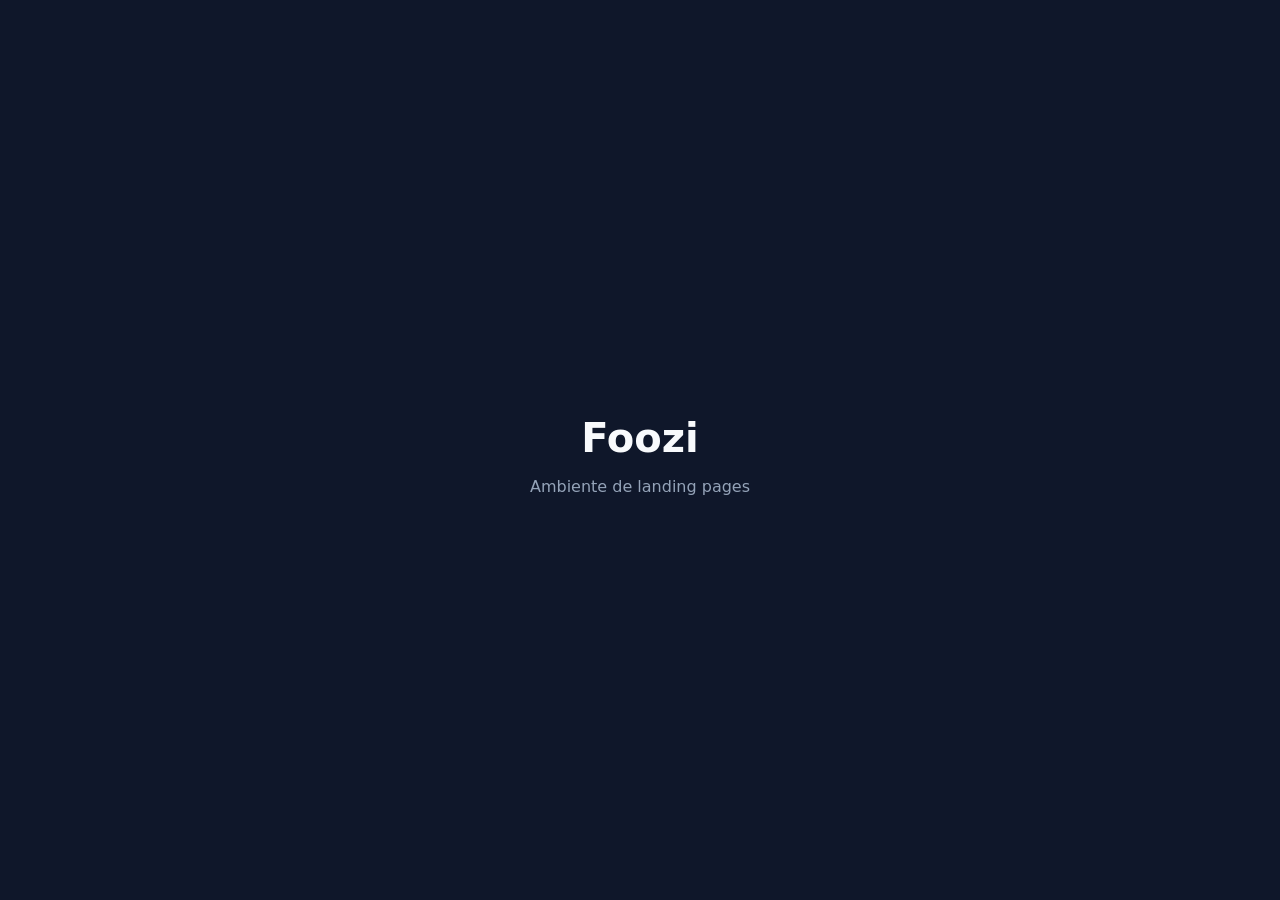
==== index.html @ 90218b66 "Initial setup: estrutura de landing pages estáticas" ====
<!DOCTYPE html>
<html lang="pt-BR">
<head>
  <meta charset="UTF-8" />
  <meta name="viewport" content="width=device-width, initial-scale=1.0" />
  <title>Foozi</title>
  <style>
    body {
      margin: 0;
      font-family: system-ui, -apple-system, Segoe UI, Roboto, sans-serif;
      display: flex;
      align-items: center;
      justify-content: center;
      min-height: 100vh;
      background: #0f172a;
      color: #f8fafc;
    }
    main {
      text-align: center;
    }
    h1 {
      font-size: 2.5rem;
      margin-bottom: 0.5rem;
    }
    p {
      color: #94a3b8;
    }
  </style>
</head>
<body>
  <main>
    <h1>Foozi</h1>
    <p>Ambiente de landing pages</p>
  </main>
</body>
</html>
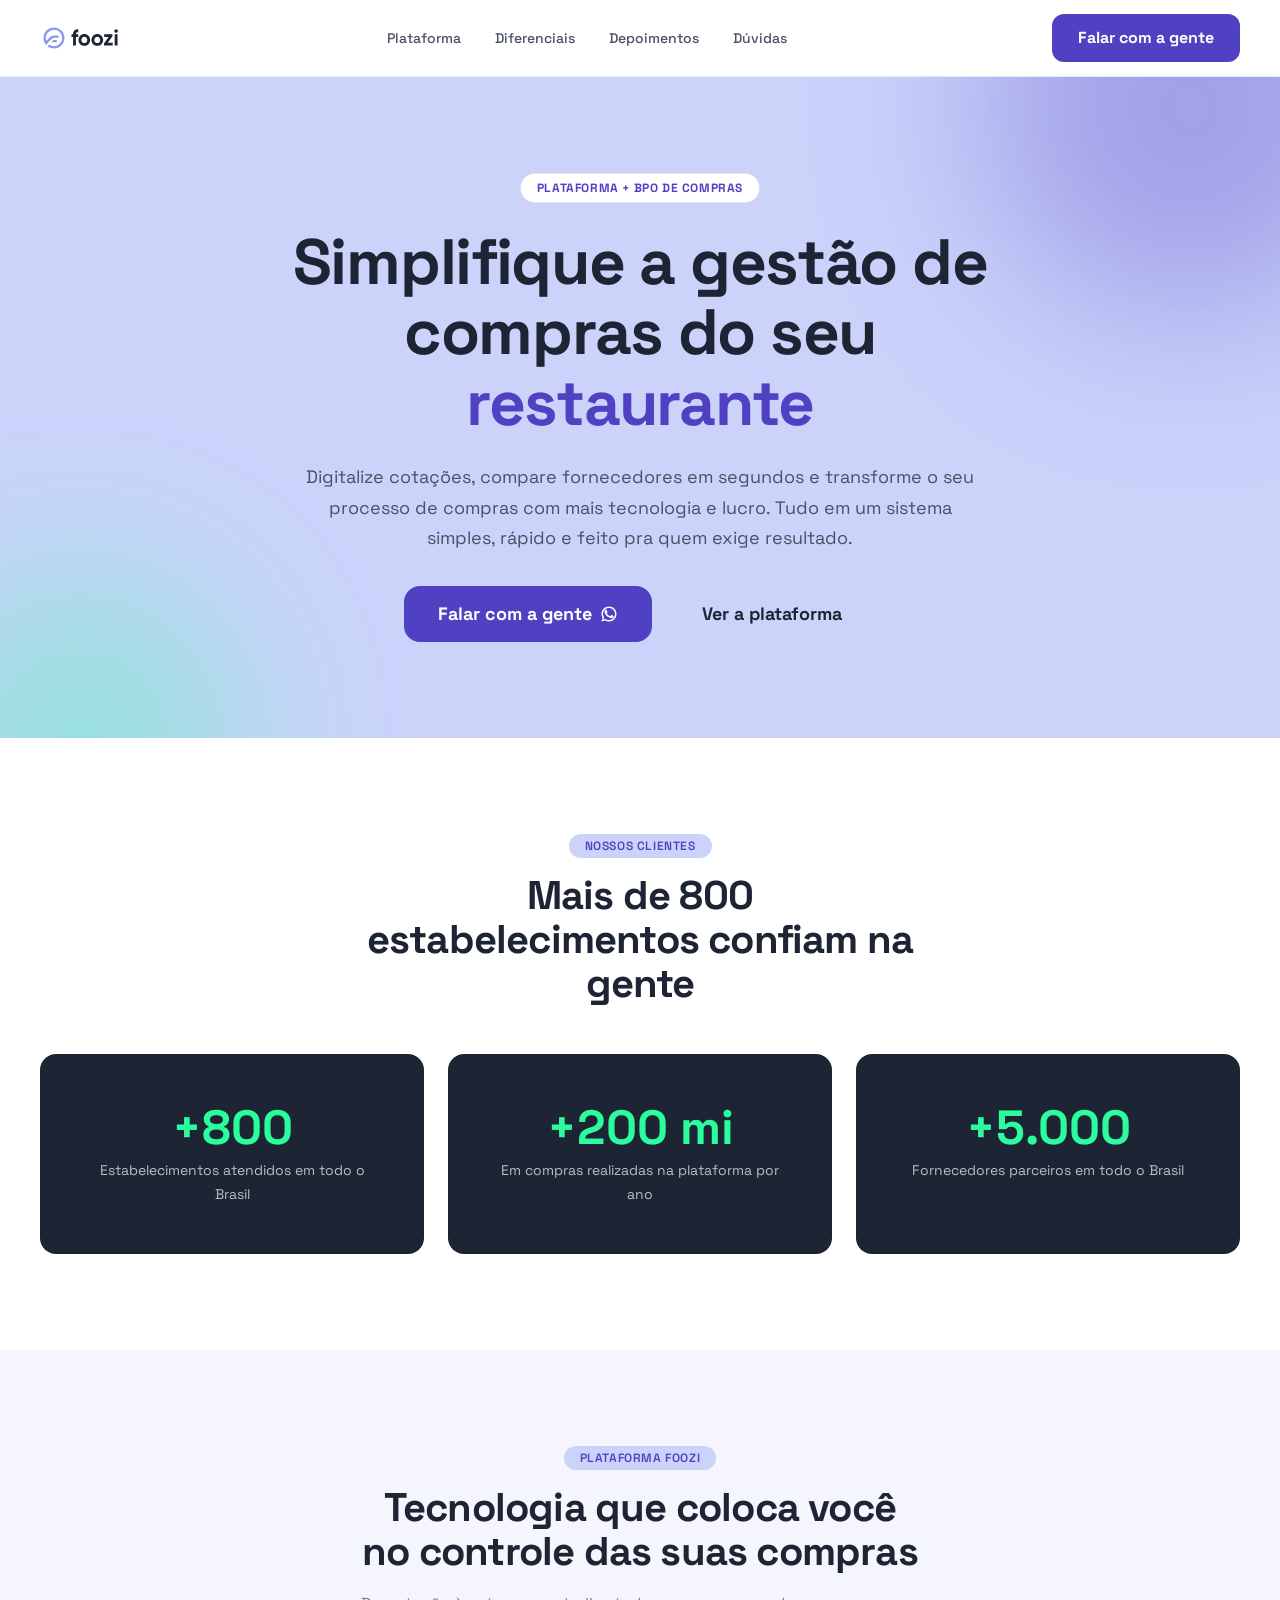
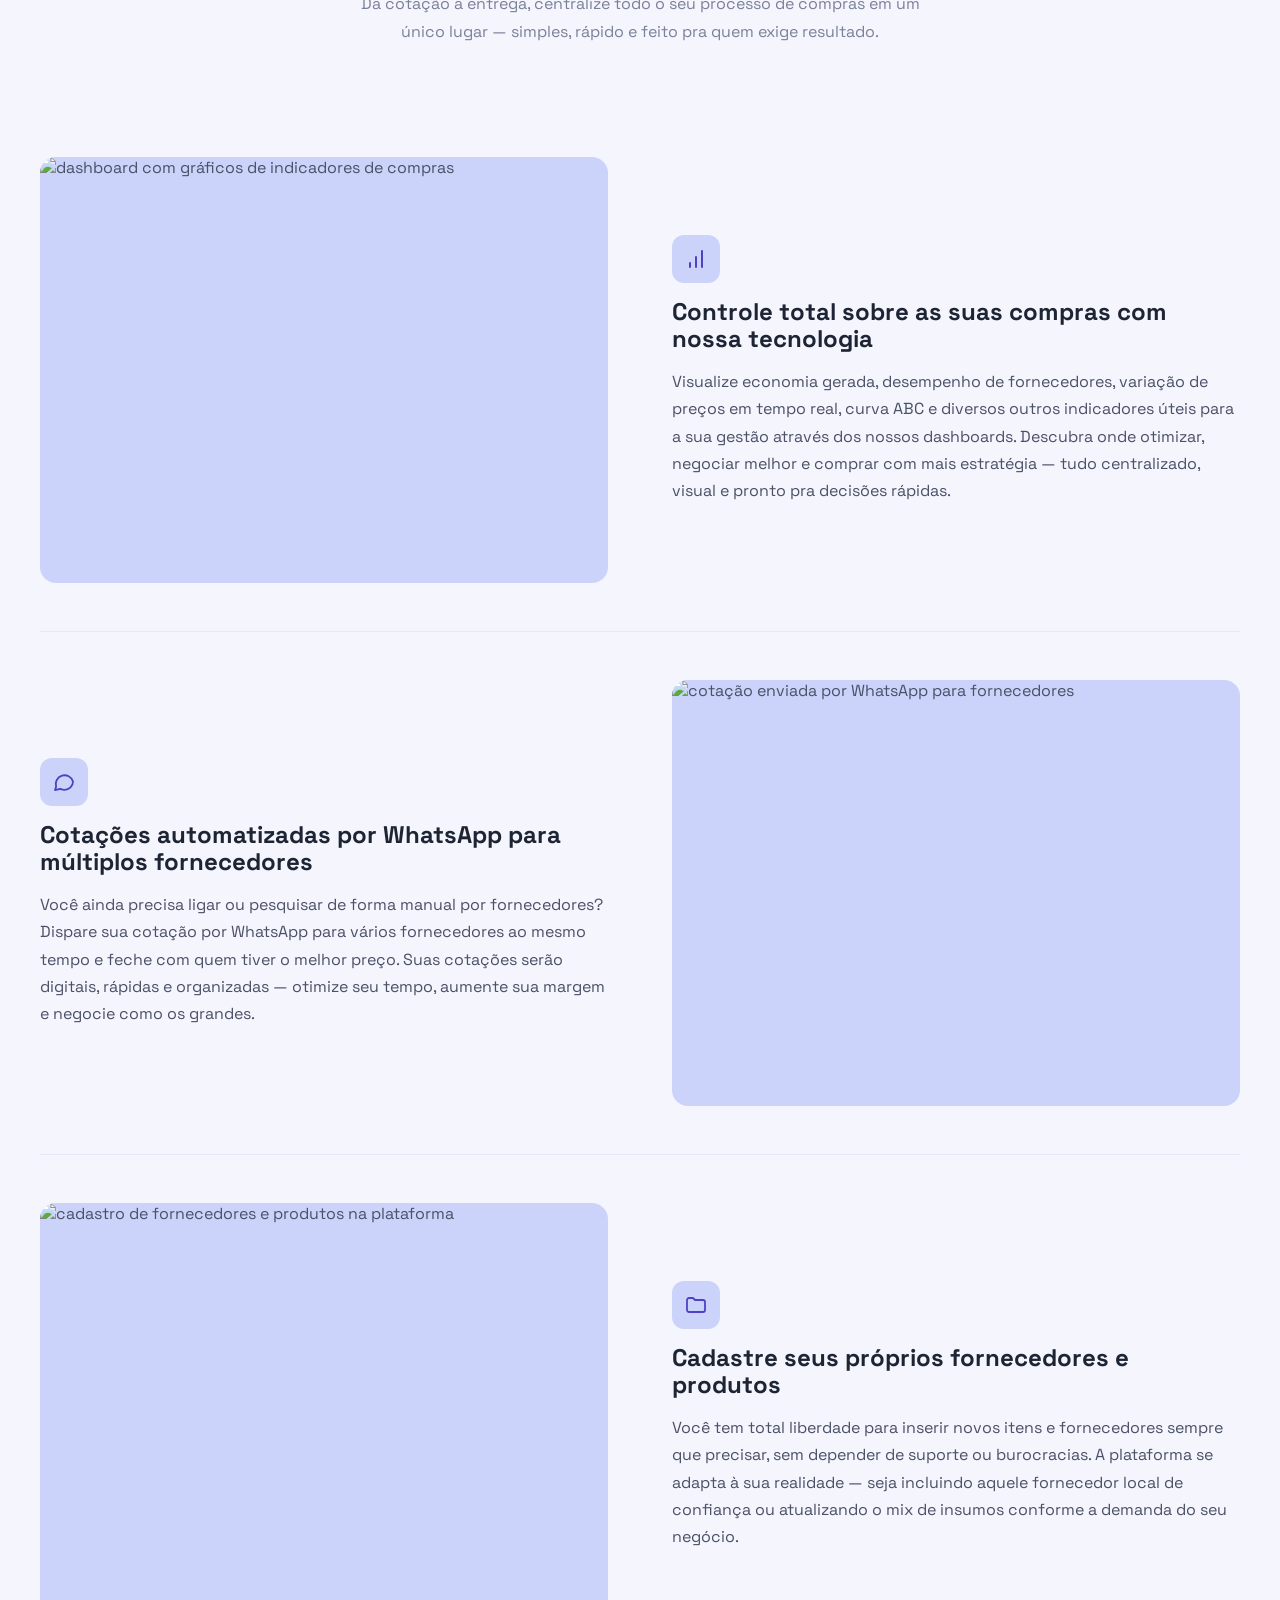
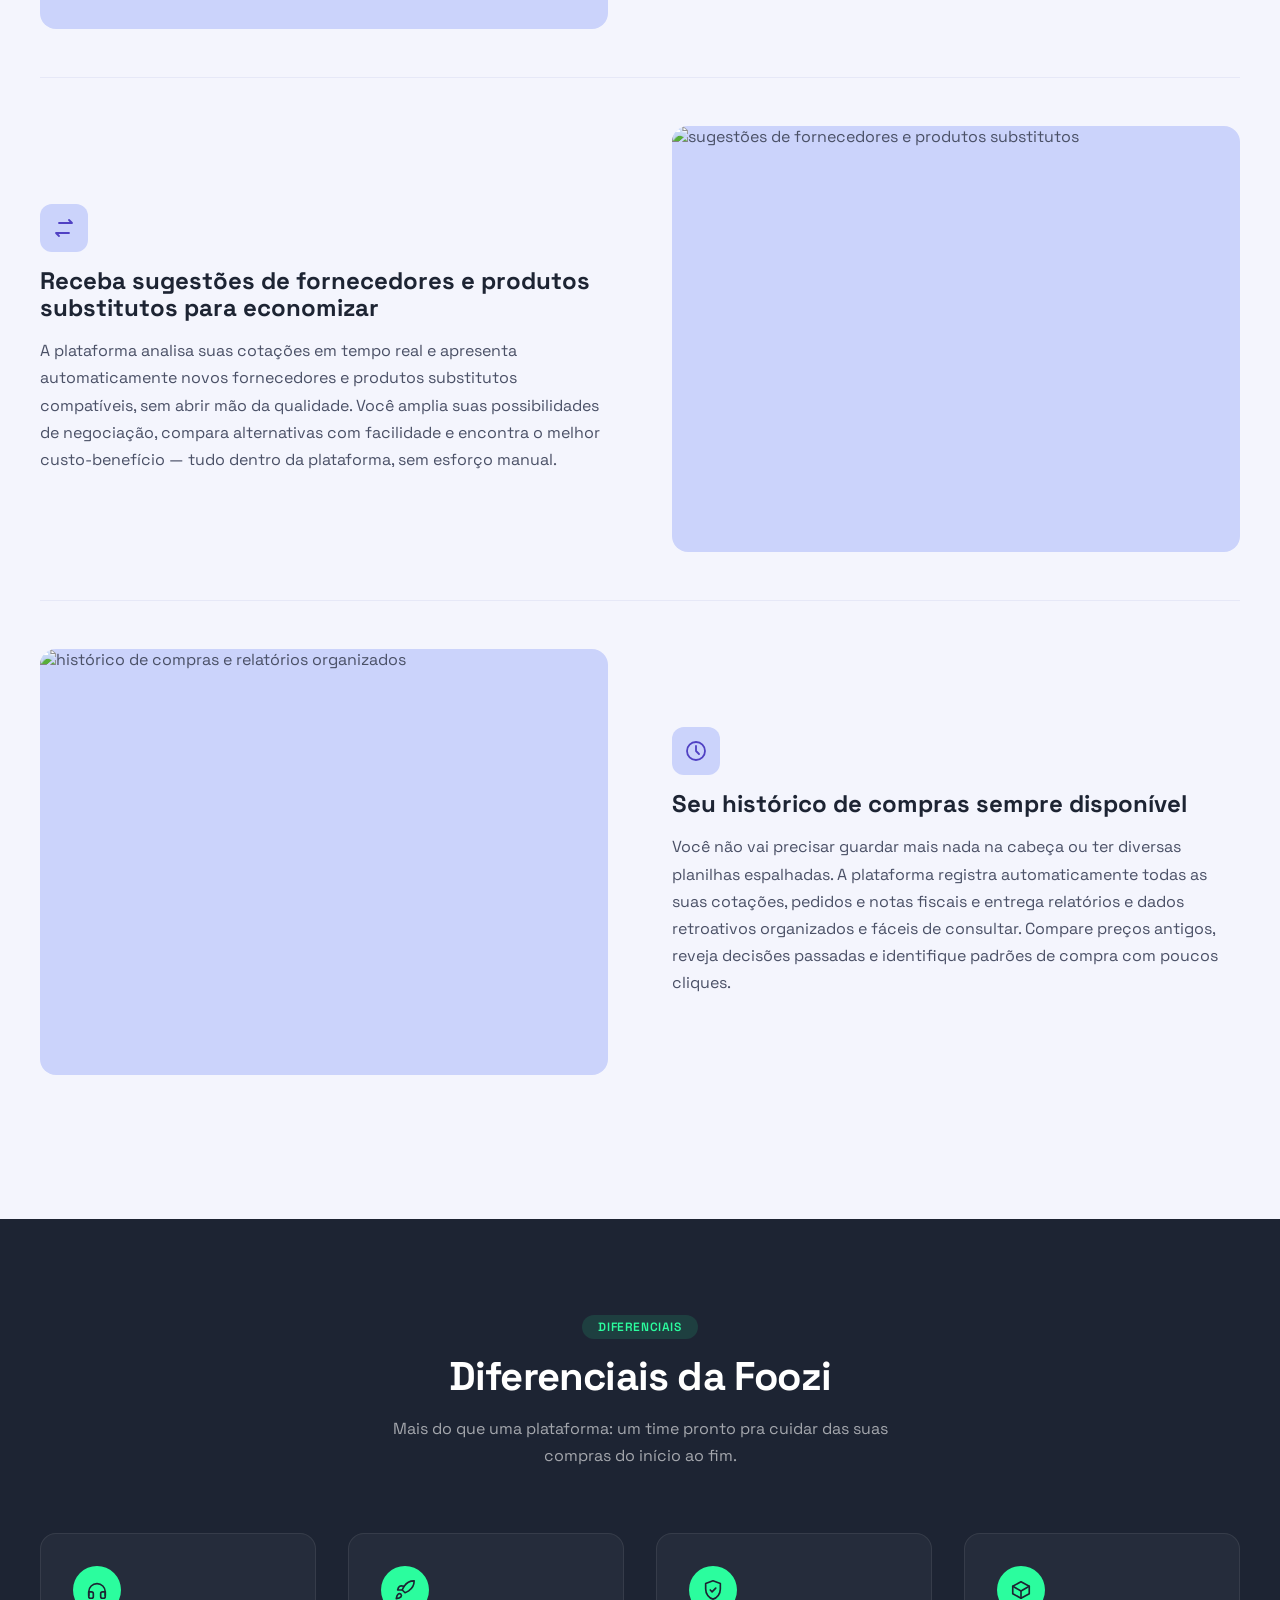
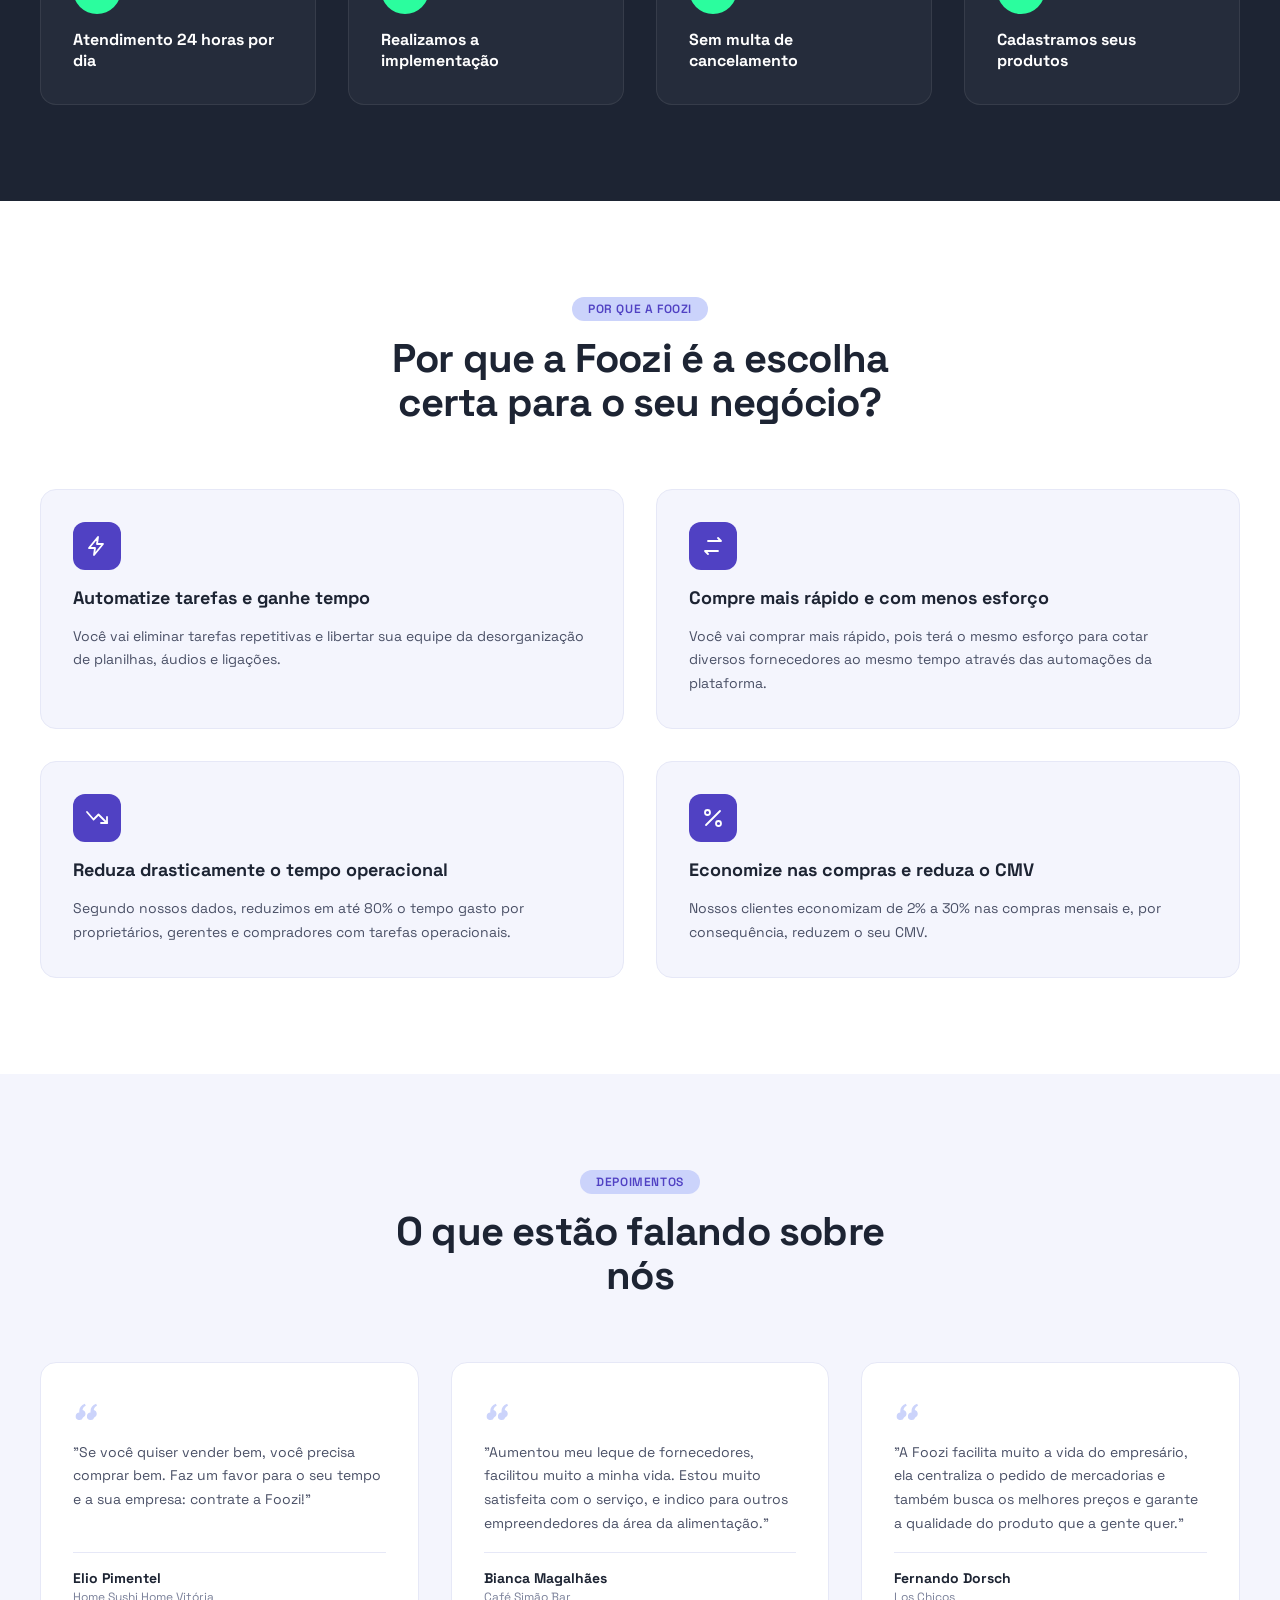
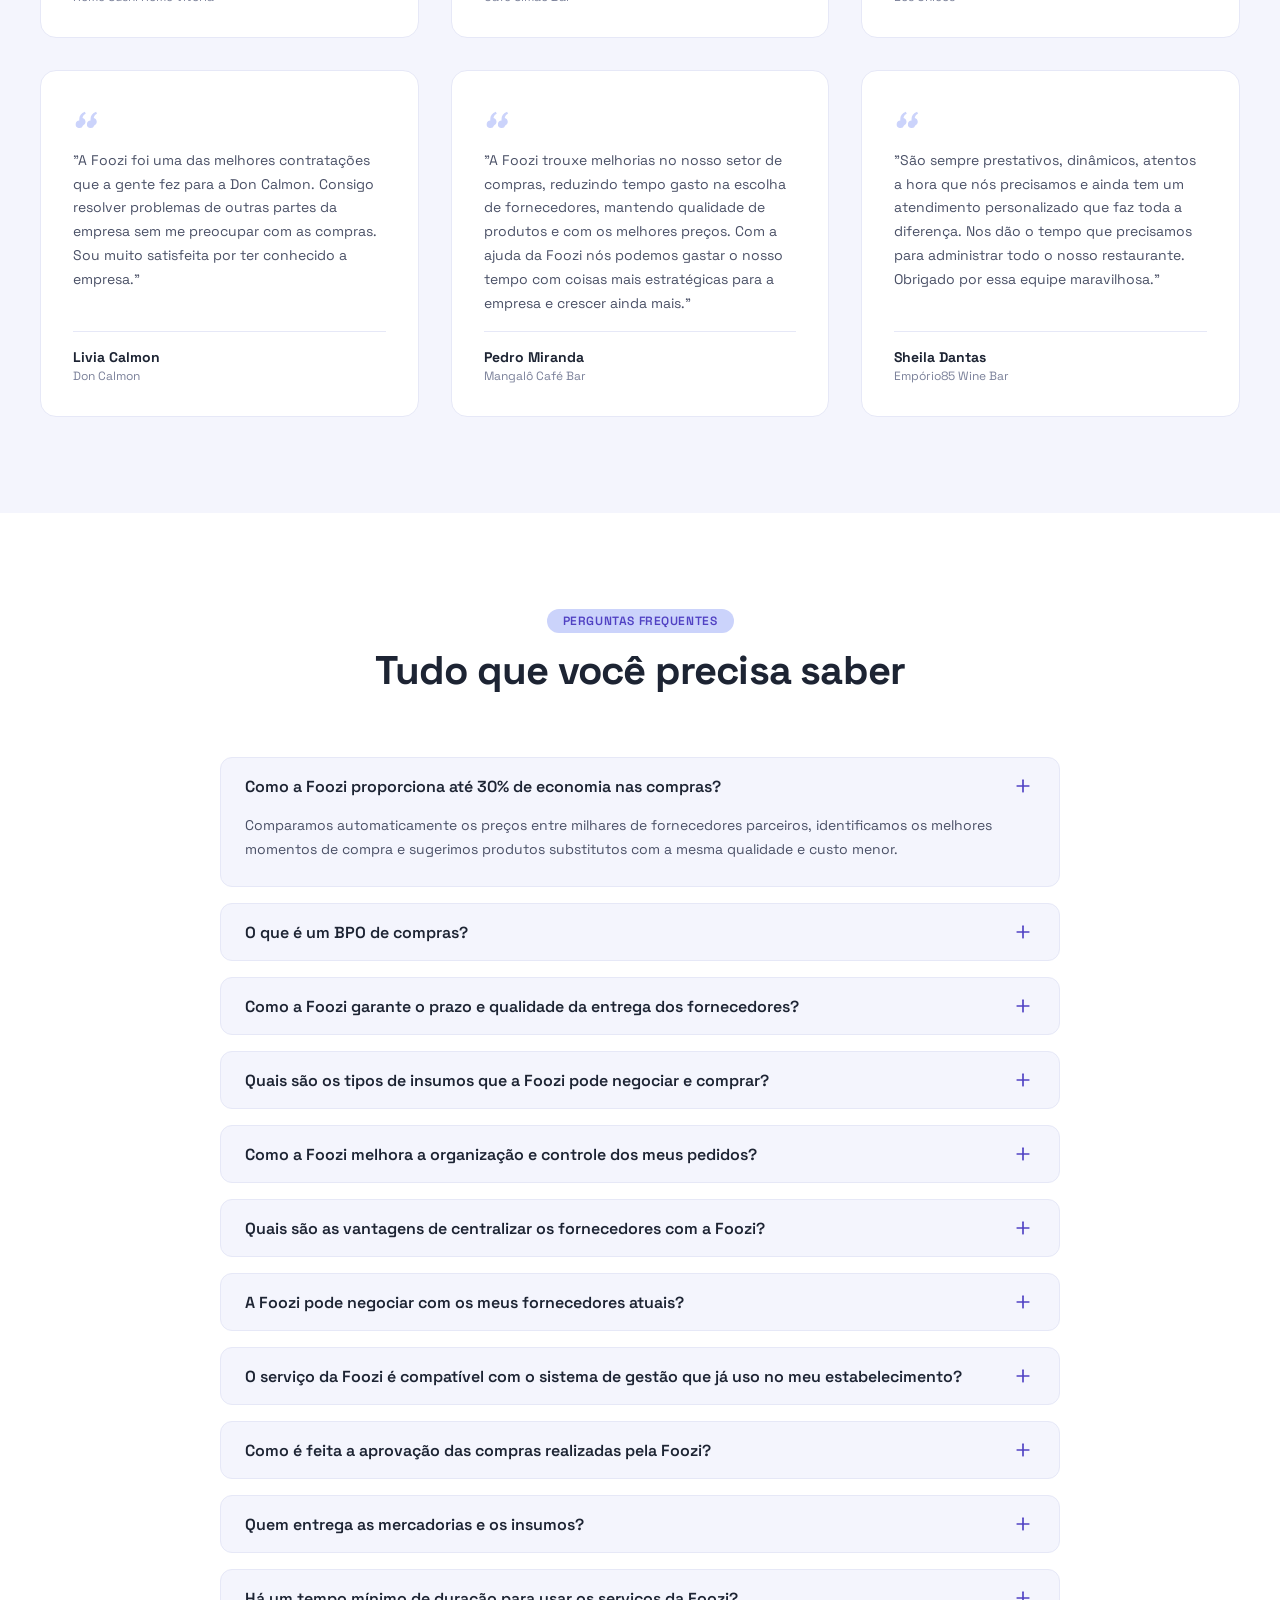
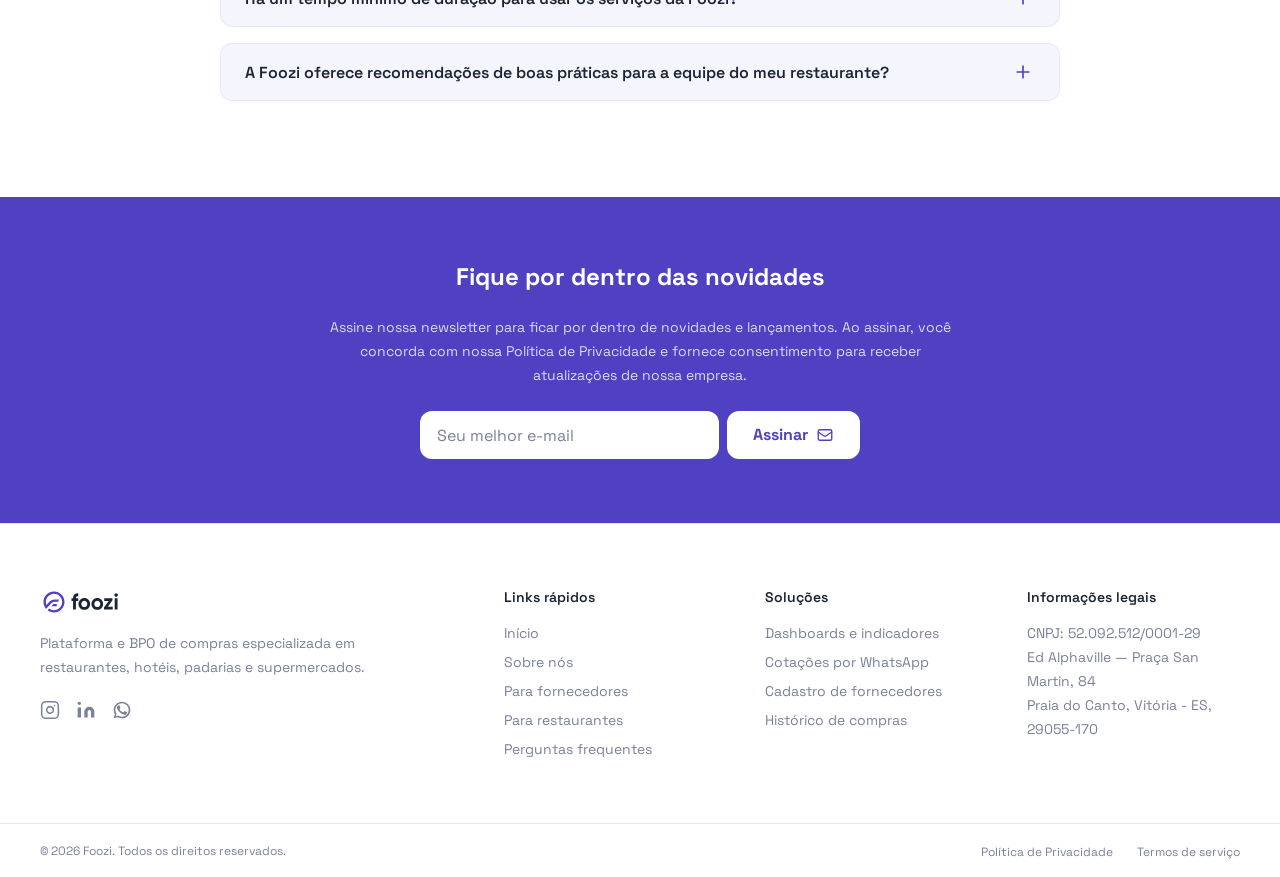
==== commit 8ca228b0: "Atualiza LP principal com conteúdo da Foozi" ====
--- a/index.html
+++ b/index.html
@@ -1,36 +1,1038 @@
 <!DOCTYPE html>
 <html lang="pt-BR">
 <head>
-  <meta charset="UTF-8" />
-  <meta name="viewport" content="width=device-width, initial-scale=1.0" />
-  <title>Foozi</title>
+  <meta charset="UTF-8">
+  <meta name="viewport" content="width=device-width, initial-scale=1.0">
+  <title>Foozi — Simplifique a gestão de compras do seu restaurante</title>
+  <meta name="description" content="Plataforma e BPO de compras para restaurantes, hotéis, padarias e supermercados. Digitalize cotações, compare fornecedores em segundos e compre com mais tecnologia e lucro.">
+  <link rel="preconnect" href="https://fonts.googleapis.com">
+  <link rel="preconnect" href="https://fonts.gstatic.com" crossorigin>
+  <link href="https://fonts.googleapis.com/css2?family=Space+Grotesk:wght@400;500;600;700&display=swap" rel="stylesheet">
   <style>
-    body {
-      margin: 0;
-      font-family: system-ui, -apple-system, Segoe UI, Roboto, sans-serif;
-      display: flex;
-      align-items: center;
-      justify-content: center;
-      min-height: 100vh;
-      background: #0f172a;
-      color: #f8fafc;
-    }
-    main {
-      text-align: center;
-    }
-    h1 {
-      font-size: 2.5rem;
-      margin-bottom: 0.5rem;
-    }
-    p {
-      color: #94a3b8;
+    /* ════════════════════════════════════════
+       TOKENS + BRAND — Foozi
+    ════════════════════════════════════════ */
+    :root {
+      --color-primary:        #5041C3;
+      --color-primary-hover:  #5E50DC;
+      --color-primary-light:  #CBD3FB;
+      --color-secondary:      #1D2433;
+      --color-accent:         #2BFD9E;
+
+      --color-text-strong:    #1D2433;
+      --color-text-body:      #4A5066;
+      --color-text-muted:     #7A8099;
+      --color-text-subtle:    #AEB4CC;
+      --color-text-inverse:   #FFFFFF;
+
+      --color-background:     #FFFFFF;
+      --color-background-alt: #F4F5FD;
+      --color-background-dark:#1D2433;
+
+      --color-border:         #E6E8F7;
+      --color-border-strong:  #CBD3FB;
+
+      --font-heading: 'Space Grotesk', system-ui, sans-serif;
+      --font-body:    'Space Grotesk', system-ui, sans-serif;
+
+      --font-size-xs:   0.75rem;
+      --font-size-sm:   0.875rem;
+      --font-size-base: 1rem;
+      --font-size-lg:   1.125rem;
+      --font-size-xl:   1.25rem;
+      --font-size-2xl:  1.5rem;
+      --font-size-3xl:  2rem;
+      --font-size-4xl:  2.5rem;
+      --font-size-5xl:  3rem;
+      --font-size-6xl:  4rem;
+
+      --font-weight-regular:  400;
+      --font-weight-medium:   500;
+      --font-weight-semibold: 600;
+      --font-weight-bold:     700;
+
+      --line-height-tight:   1.1;
+      --line-height-snug:    1.3;
+      --line-height-normal:  1.5;
+      --line-height-relaxed: 1.7;
+
+      --letter-spacing-tight:  -0.02em;
+      --letter-spacing-wide:    0.05em;
+      --letter-spacing-wider:   0.1em;
+
+      --space-xs:  0.25rem;
+      --space-sm:  0.5rem;
+      --space-md:  1rem;
+      --space-lg:  1.5rem;
+      --space-xl:  2rem;
+      --space-2xl: 3rem;
+      --space-3xl: 4rem;
+      --space-4xl: 6rem;
+      --space-5xl: 8rem;
+
+      --container-max:     1200px;
+      --container-padding: var(--space-lg);
+
+      --radius-sm:   0.25rem;
+      --radius-md:   0.5rem;
+      --radius-lg:   0.75rem;
+      --radius-xl:   1rem;
+      --radius-2xl:  1.5rem;
+      --radius-full: 9999px;
+
+      --shadow-sm:  0 1px 3px rgba(29,36,51,0.08), 0 1px 2px rgba(29,36,51,0.05);
+      --shadow-md:  0 8px 24px -8px rgba(80,65,195,0.25);
+    }
+
+    /* ════════════════════════════════════════
+       RESET
+    ════════════════════════════════════════ */
+    *, *::before, *::after { box-sizing: border-box; margin: 0; padding: 0; }
+    html { scroll-behavior: smooth; }
+    body { color: var(--color-text-body); background: var(--color-background); font-family: var(--font-body); -webkit-font-smoothing: antialiased; }
+    a { color: inherit; text-decoration: none; }
+    img { display: block; max-width: 100%; }
+    button { border: 0; background: transparent; cursor: pointer; font: inherit; }
+    ul, ol { list-style: none; }
+    .container { width: min(1200px, calc(100% - 48px)); margin: 0 auto; }
+
+    /* ════════════════════════════════════════
+       BUTTONS (atom)
+    ════════════════════════════════════════ */
+    .button {
+      display: inline-flex; align-items: center; justify-content: center;
+      gap: var(--space-sm);
+      font-family: var(--font-body); font-weight: var(--font-weight-bold); line-height: 1;
+      text-decoration: none; white-space: nowrap; cursor: pointer;
+      border: 2px solid transparent;
+      transition: background-color .15s ease, border-color .15s ease, color .15s ease, opacity .15s ease, transform .15s ease;
+    }
+    .button--lg { min-height: 56px; padding-inline: var(--space-xl); font-size: var(--font-size-lg); border-radius: var(--radius-xl); }
+    .button--md { min-height: 48px; padding-inline: var(--space-lg); font-size: var(--font-size-base); border-radius: var(--radius-lg); }
+    .button--sm { min-height: 40px; padding-inline: var(--space-md); font-size: var(--font-size-sm); border-radius: var(--radius-md); }
+    .button__icon { flex-shrink: 0; pointer-events: none; width: 18px; height: 18px; }
+    .button--filled { background-color: var(--color-primary); color: var(--color-text-inverse); border-color: var(--color-primary); }
+    .button--filled:hover { background-color: var(--color-primary-hover); border-color: var(--color-primary-hover); transform: translateY(-1px); }
+    .button--outline { background-color: transparent; color: var(--color-text-strong); border-color: var(--color-border-strong); }
+    .button--outline:hover { background-color: var(--color-background-alt); border-color: var(--color-text-strong); }
+    .button--filled.button--inverse { background-color: var(--color-text-inverse); color: var(--color-primary); border-color: var(--color-text-inverse); }
+    .button--filled.button--inverse:hover { opacity: .9; }
+    .button--outline.button--inverse { color: var(--color-text-inverse); border-color: rgba(255,255,255,.5); }
+    .button--outline.button--inverse:hover { background-color: rgba(255,255,255,.1); border-color: #fff; }
+    .button--accent { background-color: var(--color-accent); color: var(--color-text-strong); border-color: var(--color-accent); }
+    .button--accent:hover { opacity: .85; transform: translateY(-1px); }
+
+    /* ════════════════════════════════════════
+       SECTION HEADING (compartilhado)
+    ════════════════════════════════════════ */
+    .section-eyebrow {
+      display: inline-flex; align-items: center;
+      padding: 4px var(--space-md);
+      background-color: var(--color-primary-light);
+      color: var(--color-primary);
+      border-radius: 9999px;
+      font-size: var(--font-size-xs); font-weight: var(--font-weight-semibold);
+      letter-spacing: var(--letter-spacing-wide); text-transform: uppercase;
+      margin-block-end: var(--space-md);
+    }
+    .section-heading { text-align: center; max-width: 56ch; margin-inline: auto; margin-block-end: var(--space-3xl); }
+    .section-heading__title {
+      font-family: var(--font-heading);
+      font-size: clamp(var(--font-size-2xl), 4vw, var(--font-size-4xl));
+      font-weight: var(--font-weight-bold); line-height: var(--line-height-tight);
+      color: var(--color-text-strong); letter-spacing: var(--letter-spacing-tight);
+      margin-block-end: var(--space-md);
+    }
+    .section-heading__desc { font-size: var(--font-size-base); line-height: var(--line-height-relaxed); color: var(--color-text-muted); }
+
+    /* ════════════════════════════════════════
+       1. HEADER SIMPLE
+    ════════════════════════════════════════ */
+    .header-simple { position: sticky; top: 0; z-index: 100; background-color: var(--color-background); border-bottom: 1px solid var(--color-border); }
+    .header-simple__bar { display: flex; align-items: center; justify-content: space-between; gap: var(--space-md); height: 76px; }
+    .header-simple__logo { display: inline-flex; align-items: center; gap: 10px; flex-shrink: 0; }
+    .header-simple__logo svg { display: block; height: 28px; width: auto; }
+    .header-simple__nav { display: none; }
+    .header-simple__list { display: flex; align-items: center; gap: 2px; }
+    .header-simple__link {
+      display: inline-flex; align-items: center; padding: var(--space-xs) var(--space-md);
+      font-size: var(--font-size-sm); font-weight: var(--font-weight-medium);
+      color: var(--color-text-body); border-radius: var(--radius-md);
+      transition: color .15s ease, background-color .15s ease;
+    }
+    .header-simple__link:hover { color: var(--color-text-strong); background-color: var(--color-background-alt); }
+    .header-simple__actions { display: flex; align-items: center; gap: var(--space-sm); flex-shrink: 0; }
+    .header-simple__cta-wrap { display: none; }
+    .header-simple__toggle {
+      display: flex; flex-direction: column; justify-content: center; align-items: center; gap: 5px;
+      width: 40px; height: 40px; border-radius: var(--radius-md);
+    }
+    .header-simple__toggle-bar { display: block; width: 22px; height: 2px; background-color: var(--color-text-strong); border-radius: 9999px; transition: transform .22s ease, opacity .22s ease; }
+    .header-simple__toggle[aria-expanded="true"] .header-simple__toggle-bar:nth-child(1) { transform: translateY(7px) rotate(45deg); }
+    .header-simple__toggle[aria-expanded="true"] .header-simple__toggle-bar:nth-child(2) { opacity: 0; }
+    .header-simple__toggle[aria-expanded="true"] .header-simple__toggle-bar:nth-child(3) { transform: translateY(-7px) rotate(-45deg); }
+    .header-simple__mobile-panel { display: none; border-top: 1px solid var(--color-border); padding: var(--space-lg) 0; }
+    .header-simple__mobile-panel--open { display: block; }
+    .header-simple__mobile-list { display: flex; flex-direction: column; gap: 2px; margin-block-end: var(--space-lg); }
+    .header-simple__mobile-link { display: block; padding: var(--space-sm) var(--space-md); font-size: var(--font-size-base); font-weight: var(--font-weight-medium); color: var(--color-text-body); border-radius: var(--radius-md); }
+    .header-simple__mobile-link:hover { background-color: var(--color-background-alt); }
+    .header-simple__mobile-actions { display: flex; flex-direction: column; gap: var(--space-sm); padding-top: var(--space-lg); border-top: 1px solid var(--color-border); }
+    @media (min-width: 1024px) {
+      .header-simple__nav { display: flex; flex: 1; justify-content: center; }
+      .header-simple__cta-wrap { display: flex; }
+      .header-simple__toggle { display: none; }
+      .header-simple__mobile-panel, .header-simple__mobile-panel--open { display: none; }
+    }
+
+    /* ════════════════════════════════════════
+       2. HERO
+    ════════════════════════════════════════ */
+    .hero {
+      position: relative; overflow: hidden;
+      background-color: var(--color-primary-light);
+      padding-block: var(--space-4xl);
+    }
+    .hero::before, .hero::after {
+      content: ''; position: absolute; border-radius: 50%;
+      filter: blur(90px);
+    }
+    .hero::before { width: 420px; height: 420px; top: -180px; right: -120px; background: var(--color-primary); opacity: .35; }
+    .hero::after { width: 320px; height: 320px; bottom: -160px; left: -80px; background: var(--color-accent); opacity: .35; }
+    .hero__inner {
+      position: relative; z-index: 1;
+      display: flex; flex-direction: column; align-items: center; text-align: center;
+      gap: var(--space-lg); max-width: 760px; margin-inline: auto;
+    }
+    .hero__eyebrow {
+      display: inline-flex; align-items: center; gap: var(--space-sm);
+      padding: 6px var(--space-md); border-radius: 9999px;
+      background: var(--color-background); border: 1px solid rgba(80,65,195,.15);
+      color: var(--color-primary); font-size: var(--font-size-xs);
+      font-weight: var(--font-weight-bold); letter-spacing: var(--letter-spacing-wide); text-transform: uppercase;
+    }
+    .hero__title {
+      font-family: var(--font-heading);
+      font-size: clamp(var(--font-size-3xl), 6vw, var(--font-size-6xl));
+      font-weight: var(--font-weight-bold); line-height: var(--line-height-tight);
+      letter-spacing: var(--letter-spacing-tight);
+      color: var(--color-text-strong);
+    }
+    .hero__title em { font-style: normal; color: var(--color-primary); }
+    .hero__desc { font-size: var(--font-size-lg); line-height: var(--line-height-relaxed); color: var(--color-text-body); max-width: 56ch; }
+    .hero__actions { display: flex; flex-wrap: wrap; gap: var(--space-md); justify-content: center; margin-block-start: var(--space-sm); }
+
+    /* ════════════════════════════════════════
+       3. STATS (Nossos Clientes)
+    ════════════════════════════════════════ */
+    .stats { padding-block: var(--space-4xl); background-color: var(--color-background); }
+    .stats__header { text-align: center; max-width: 56ch; margin-inline: auto; margin-block-end: var(--space-2xl); }
+    .stats__grid { display: grid; grid-template-columns: 1fr; gap: var(--space-lg); }
+    .stat-card {
+      background-color: var(--color-background-dark); border-radius: var(--radius-xl);
+      padding: var(--space-2xl); text-align: center;
+      display: flex; flex-direction: column; gap: var(--space-xs);
+    }
+    .stat-card__number {
+      font-family: var(--font-heading); font-size: clamp(var(--font-size-3xl), 5vw, var(--font-size-5xl));
+      font-weight: var(--font-weight-bold); color: var(--color-accent); line-height: var(--line-height-tight);
+    }
+    .stat-card__label { font-size: var(--font-size-sm); color: rgba(255,255,255,.7); line-height: var(--line-height-relaxed); }
+    @media (min-width: 768px) { .stats__grid { grid-template-columns: repeat(3, 1fr); } }
+
+    /* ════════════════════════════════════════
+       4. FEATURES (split rows alternados)
+    ════════════════════════════════════════ */
+    .features { padding-block: var(--space-4xl); background-color: var(--color-background-alt); }
+    .feature-row {
+      display: grid; grid-template-columns: 1fr; gap: var(--space-xl); align-items: center;
+      padding-block: var(--space-2xl);
+    }
+    .feature-row:not(:last-child) { border-bottom: 1px solid var(--color-border); }
+    .feature-row__media { aspect-ratio: 4 / 3; border-radius: var(--radius-xl); overflow: hidden; background-color: var(--color-primary-light); }
+    .feature-row__media img { width: 100%; height: 100%; object-fit: cover; display: block; }
+    .feature-row__content { display: flex; flex-direction: column; gap: var(--space-md); }
+    .feature-row__icon {
+      width: 48px; height: 48px; border-radius: var(--radius-lg);
+      background-color: var(--color-primary-light); color: var(--color-primary);
+      display: inline-grid; place-items: center;
+    }
+    .feature-row__icon svg { width: 24px; height: 24px; }
+    .feature-row__title {
+      font-family: var(--font-heading); font-size: var(--font-size-2xl); font-weight: var(--font-weight-bold);
+      color: var(--color-text-strong); line-height: var(--line-height-tight);
+    }
+    .feature-row__desc { font-size: var(--font-size-base); line-height: var(--line-height-relaxed); color: var(--color-text-body); }
+    @media (min-width: 900px) {
+      .feature-row { grid-template-columns: repeat(2, 1fr); gap: var(--space-3xl); }
+      .feature-row--reverse .feature-row__media { order: 2; }
+      .feature-row--reverse .feature-row__content { order: 1; }
+    }
+
+    /* ════════════════════════════════════════
+       5. DIFERENCIAIS (banda escura, ícones)
+    ════════════════════════════════════════ */
+    .differentials { padding-block: var(--space-4xl); background-color: var(--color-background-dark); }
+    .differentials .section-heading__title { color: var(--color-text-inverse); }
+    .differentials .section-heading__desc { color: rgba(255,255,255,.6); }
+    .differentials .section-eyebrow { background-color: rgba(43,253,158,.12); color: var(--color-accent); }
+    .differentials__grid { display: grid; grid-template-columns: 1fr; gap: var(--space-lg); }
+    .differential-card {
+      background-color: rgba(255,255,255,.04); border: 1px solid rgba(255,255,255,.08);
+      border-radius: var(--radius-xl); padding: var(--space-xl);
+      display: flex; flex-direction: column; gap: var(--space-md); align-items: flex-start;
+    }
+    .differential-card__icon {
+      width: 48px; height: 48px; border-radius: var(--radius-full);
+      background-color: var(--color-accent); color: var(--color-text-strong);
+      display: inline-grid; place-items: center;
+    }
+    .differential-card__icon svg { width: 22px; height: 22px; }
+    .differential-card__title { font-size: var(--font-size-base); font-weight: var(--font-weight-bold); color: var(--color-text-inverse); line-height: var(--line-height-snug); }
+    @media (min-width: 768px) { .differentials__grid { grid-template-columns: repeat(2, 1fr); } }
+    @media (min-width: 1024px) { .differentials__grid { grid-template-columns: repeat(4, 1fr); gap: var(--space-xl); } }
+
+    /* ════════════════════════════════════════
+       6. POR QUE A FOOZI (cards com ícone)
+    ════════════════════════════════════════ */
+    .why { padding-block: var(--space-4xl); background-color: var(--color-background); }
+    .why__grid { display: grid; grid-template-columns: 1fr; gap: var(--space-lg); }
+    .why-card {
+      background-color: var(--color-background-alt); border: 1px solid var(--color-border);
+      border-radius: var(--radius-xl); padding: var(--space-xl);
+      display: flex; flex-direction: column; gap: var(--space-md);
+      transition: transform .2s ease, box-shadow .2s ease;
+    }
+    .why-card:hover { transform: translateY(-4px); box-shadow: var(--shadow-md); }
+    .why-card__icon {
+      width: 48px; height: 48px; border-radius: var(--radius-lg);
+      background-color: var(--color-primary); color: var(--color-text-inverse);
+      display: inline-grid; place-items: center;
+    }
+    .why-card__icon svg { width: 24px; height: 24px; }
+    .why-card__title { font-family: var(--font-heading); font-size: var(--font-size-lg); font-weight: var(--font-weight-bold); color: var(--color-text-strong); }
+    .why-card__desc { font-size: var(--font-size-sm); line-height: var(--line-height-relaxed); color: var(--color-text-body); }
+    @media (min-width: 640px) { .why__grid { grid-template-columns: repeat(2, 1fr); gap: var(--space-xl); } }
+
+    /* ════════════════════════════════════════
+       7. TESTEMUNHOS
+    ════════════════════════════════════════ */
+    .testimonials { padding-block: var(--space-4xl); background-color: var(--color-background-alt); }
+    .testimonials__grid { display: grid; grid-template-columns: 1fr; gap: var(--space-lg); }
+    .testimonial-card {
+      background-color: var(--color-background); border: 1px solid var(--color-border);
+      border-radius: var(--radius-xl); padding: var(--space-xl);
+      display: flex; flex-direction: column; gap: var(--space-md);
+    }
+    .testimonial-card__quote { width: 30px; height: 30px; color: var(--color-primary-light); }
+    .testimonial-card__text { font-size: var(--font-size-sm); line-height: var(--line-height-relaxed); color: var(--color-text-body); flex: 1; }
+    .testimonial-card__author { display: flex; flex-direction: column; gap: 2px; padding-block-start: var(--space-md); border-top: 1px solid var(--color-border); }
+    .testimonial-card__name { font-size: var(--font-size-sm); font-weight: var(--font-weight-bold); color: var(--color-text-strong); }
+    .testimonial-card__role { font-size: var(--font-size-xs); color: var(--color-text-muted); }
+    @media (min-width: 640px) { .testimonials__grid { grid-template-columns: repeat(2, 1fr); } }
+    @media (min-width: 1024px) { .testimonials__grid { grid-template-columns: repeat(3, 1fr); gap: var(--space-xl); } }
+
+    /* ════════════════════════════════════════
+       8. FAQ (accordion nativo)
+    ════════════════════════════════════════ */
+    .faq { padding-block: var(--space-4xl); background-color: var(--color-background); }
+    .faq__list { display: flex; flex-direction: column; gap: var(--space-md); max-width: 840px; margin-inline: auto; }
+    .faq-item { background-color: var(--color-background-alt); border: 1px solid var(--color-border); border-radius: var(--radius-lg); padding-inline: var(--space-lg); }
+    .faq-item__trigger {
+      display: flex; align-items: center; justify-content: space-between; gap: var(--space-md);
+      padding-block: var(--space-md); cursor: pointer; list-style: none;
+      font-size: var(--font-size-base); font-weight: var(--font-weight-semibold); color: var(--color-text-strong);
+    }
+    .faq-item__trigger::-webkit-details-marker { display: none; }
+    .faq-item__icon { flex-shrink: 0; width: 24px; height: 24px; display: grid; place-items: center; color: var(--color-primary); }
+    .faq-item__icon svg { width: 20px; height: 20px; }
+    .faq-item__icon .icon-plus__v { transition: opacity .2s ease, transform .2s ease; transform-origin: 12px 12px; }
+    .faq-item[open] .faq-item__icon .icon-plus__v { opacity: 0; transform: rotate(90deg); }
+    .faq-item__panel { padding-block-end: var(--space-lg); font-size: var(--font-size-sm); line-height: var(--line-height-relaxed); color: var(--color-text-body); }
+
+    /* ════════════════════════════════════════
+       9. NEWSLETTER
+    ════════════════════════════════════════ */
+    .newsletter { padding-block: var(--space-3xl); background-color: var(--color-primary); }
+    .newsletter__inner { display: flex; flex-direction: column; align-items: center; text-align: center; gap: var(--space-lg); max-width: 640px; margin-inline: auto; }
+    .newsletter__title { font-family: var(--font-heading); font-size: var(--font-size-2xl); font-weight: var(--font-weight-bold); color: var(--color-text-inverse); }
+    .newsletter__desc { font-size: var(--font-size-sm); line-height: var(--line-height-relaxed); color: rgba(255,255,255,.8); }
+    .newsletter__form { display: flex; flex-direction: column; gap: var(--space-sm); width: 100%; max-width: 440px; }
+    .newsletter__input {
+      flex: 1; min-height: 48px; padding-inline: var(--space-md); border-radius: var(--radius-lg);
+      border: 1px solid transparent; font-size: var(--font-size-base); font-family: var(--font-body);
+      color: var(--color-text-strong); background-color: var(--color-text-inverse);
+    }
+    .newsletter__input::placeholder { color: var(--color-text-muted); }
+    .newsletter__input:focus { outline: 2px solid var(--color-accent); outline-offset: 2px; }
+    @media (min-width: 640px) { .newsletter__form { flex-direction: row; } }
+
+    /* ════════════════════════════════════════
+       10. FOOTER
+    ════════════════════════════════════════ */
+    .footer { background-color: var(--color-background); border-top: 1px solid var(--color-border); }
+    .footer__grid { display: grid; grid-template-columns: 1fr; gap: var(--space-3xl); padding-block: var(--space-3xl); }
+    .footer__brand { display: flex; flex-direction: column; gap: var(--space-md); }
+    .footer__logo { display: inline-flex; align-items: center; gap: 10px; }
+    .footer__logo svg { display: block; height: 28px; width: auto; }
+    .footer__description { font-size: var(--font-size-sm); line-height: var(--line-height-relaxed); color: var(--color-text-muted); max-width: 38ch; }
+    .footer__social { display: flex; gap: var(--space-md); margin-block-start: var(--space-xs); }
+    .footer__social a { color: var(--color-text-muted); transition: color .15s ease; }
+    .footer__social a:hover { color: var(--color-primary); }
+    .footer__links { display: grid; grid-template-columns: repeat(2,1fr); gap: var(--space-xl) var(--space-2xl); align-items: start; }
+    .footer__group-title { font-size: var(--font-size-sm); font-weight: var(--font-weight-semibold); color: var(--color-text-strong); margin-block-end: var(--space-md); }
+    .footer__group-list { display: flex; flex-direction: column; gap: var(--space-sm); }
+    .footer__group-link { font-size: var(--font-size-sm); color: var(--color-text-muted); transition: color .15s ease; }
+    .footer__group-link:hover { color: var(--color-text-strong); }
+    .footer__group-text { font-size: var(--font-size-sm); line-height: var(--line-height-relaxed); color: var(--color-text-muted); }
+    .footer__divider { border: none; border-top: 1px solid var(--color-border); }
+    .footer__bottom { padding-block: var(--space-md); }
+    .footer__bottom-inner { display: flex; align-items: center; justify-content: space-between; gap: var(--space-lg); flex-wrap: wrap; }
+    .footer__copyright { font-size: var(--font-size-xs); color: var(--color-text-muted); line-height: var(--line-height-relaxed); max-width: 70ch; }
+    .footer__bottom-links { display: flex; gap: var(--space-lg); flex-wrap: wrap; }
+    .footer__bottom-link { font-size: var(--font-size-xs); color: var(--color-text-muted); transition: color .15s ease; }
+    .footer__bottom-link:hover { color: var(--color-text-strong); }
+    @media (min-width: 1024px) {
+      .footer__grid { grid-template-columns: minmax(220px,1fr) 2fr; gap: var(--space-4xl); }
+      .footer__links { grid-template-columns: repeat(3,1fr); }
     }
   </style>
 </head>
 <body>
-  <main>
-    <h1>Foozi</h1>
-    <p>Ambiente de landing pages</p>
-  </main>
+
+  <!-- ══════════ SVG SPRITE ══════════ -->
+  <svg xmlns="http://www.w3.org/2000/svg" style="display:none">
+    <symbol id="icon-arrow" viewBox="0 0 24 24" fill="none" stroke="currentColor" stroke-width="2.5" stroke-linecap="round" stroke-linejoin="round">
+      <path d="M5 12h14M12 5l7 7-7 7"/>
+    </symbol>
+    <symbol id="icon-check" viewBox="0 0 24 24" fill="none" stroke="currentColor" stroke-width="2.5" stroke-linecap="round" stroke-linejoin="round">
+      <path d="M20 6 9 17l-5-5"/>
+    </symbol>
+    <symbol id="icon-chart" viewBox="0 0 24 24" fill="none" stroke="currentColor" stroke-width="2" stroke-linecap="round" stroke-linejoin="round">
+      <line x1="12" y1="20" x2="12" y2="10"/>
+      <line x1="18" y1="20" x2="18" y2="4"/>
+      <line x1="6" y1="20" x2="6" y2="16"/>
+    </symbol>
+    <symbol id="icon-chat" viewBox="0 0 24 24" fill="none" stroke="currentColor" stroke-width="1.8" stroke-linecap="round" stroke-linejoin="round">
+      <path d="M21 11.5a8.38 8.38 0 0 1-8.5 8.4 8.5 8.5 0 0 1-4-1L3 20l1.1-3.3A8.5 8.5 0 1 1 21 11.5Z"/>
+    </symbol>
+    <symbol id="icon-folder" viewBox="0 0 24 24" fill="none" stroke="currentColor" stroke-width="1.8" stroke-linecap="round" stroke-linejoin="round">
+      <path d="M3 7a2 2 0 012-2h4l2 2h8a2 2 0 012 2v8a2 2 0 01-2 2H5a2 2 0 01-2-2V7z"/>
+    </symbol>
+    <symbol id="icon-swap" viewBox="0 0 24 24" fill="none" stroke="currentColor" stroke-width="1.8" stroke-linecap="round" stroke-linejoin="round">
+      <path d="M7 7h13l-3-3"/>
+      <path d="M17 17H4l3 3"/>
+    </symbol>
+    <symbol id="icon-clock" viewBox="0 0 24 24" fill="none" stroke="currentColor" stroke-width="1.8" stroke-linecap="round" stroke-linejoin="round">
+      <circle cx="12" cy="12" r="9"/>
+      <path d="M12 7v5l3 3"/>
+    </symbol>
+    <symbol id="icon-headset" viewBox="0 0 24 24" fill="none" stroke="currentColor" stroke-width="1.8" stroke-linecap="round" stroke-linejoin="round">
+      <path d="M3 18v-4a9 9 0 0 1 18 0v4"/>
+      <path d="M21 19a2 2 0 0 1-2 2h-1a2 2 0 0 1-2-2v-3a2 2 0 0 1 2-2h3v5Z"/>
+      <path d="M3 19a2 2 0 0 0 2 2h1a2 2 0 0 0 2-2v-3a2 2 0 0 0-2-2H3v5Z"/>
+    </symbol>
+    <symbol id="icon-rocket" viewBox="0 0 24 24" fill="none" stroke="currentColor" stroke-width="1.8" stroke-linecap="round" stroke-linejoin="round">
+      <path d="M4.5 16.5c-1.5 1.26-2 5-2 5s3.74-.5 5-2c.71-.84.7-2.13-.04-2.96a2.18 2.18 0 00-2.96-.04z"/>
+      <path d="M12 15l-3-3a22 22 0 012-3.95A12.88 12.88 0 0122 2c0 2.72-.78 7.5-6 11a22.35 22.35 0 01-4 2z"/>
+      <path d="M9 12H4s.55-3.03 2-4c1.62-1.08 5 0 5 0"/>
+    </symbol>
+    <symbol id="icon-shield-check" viewBox="0 0 24 24" fill="none" stroke="currentColor" stroke-width="1.8" stroke-linecap="round" stroke-linejoin="round">
+      <path d="M12 2 4 5v6c0 5.25 3.4 9.74 8 11 4.6-1.26 8-5.75 8-11V5l-8-3Z"/>
+      <path d="m9 12 2 2 4-4"/>
+    </symbol>
+    <symbol id="icon-box" viewBox="0 0 24 24" fill="none" stroke="currentColor" stroke-width="1.8" stroke-linecap="round" stroke-linejoin="round">
+      <path d="M21 8 12 3 3 8v8l9 5 9-5V8Z"/>
+      <path d="M3 8l9 5 9-5"/>
+      <path d="M12 13v8"/>
+    </symbol>
+    <symbol id="icon-bolt" viewBox="0 0 24 24" fill="none" stroke="currentColor" stroke-width="1.8" stroke-linecap="round" stroke-linejoin="round">
+      <path d="M13 3 4 14h6l-1 7 9-11h-6l1-7Z"/>
+    </symbol>
+    <symbol id="icon-trending-down" viewBox="0 0 24 24" fill="none" stroke="currentColor" stroke-width="1.8" stroke-linecap="round" stroke-linejoin="round">
+      <path d="M22 17 13.5 8.5l-5 5L2 6"/>
+      <path d="M16 17h6v-6"/>
+    </symbol>
+    <symbol id="icon-percent" viewBox="0 0 24 24" fill="none" stroke="currentColor" stroke-width="1.8" stroke-linecap="round" stroke-linejoin="round">
+      <line x1="19" y1="5" x2="5" y2="19"/>
+      <circle cx="6.5" cy="6.5" r="2.5"/>
+      <circle cx="17.5" cy="17.5" r="2.5"/>
+    </symbol>
+    <symbol id="icon-mail" viewBox="0 0 24 24" fill="none" stroke="currentColor" stroke-width="1.8" stroke-linecap="round" stroke-linejoin="round">
+      <rect x="3" y="5" width="18" height="14" rx="2"/>
+      <path d="M3 8l7.89 5.26a2 2 0 0 0 2.22 0L21 8"/>
+    </symbol>
+    <symbol id="icon-quote" viewBox="0 0 24 24" fill="currentColor">
+      <path d="M9.5 7C6.5 8.2 5 10.3 5 13c0 .4.03.7.08 1A3 3 0 1 0 8 17.9c1.2-.4 2-1.5 2-2.9 0-1.5-1-2.7-2.4-3 .2-1.4 1-2.6 2.6-3.4L9.5 7Zm9 0C15.5 8.2 14 10.3 14 13c0 .4.03.7.08 1A3 3 0 1 0 17 17.9c1.2-.4 2-1.5 2-2.9 0-1.5-1-2.7-2.4-3 .2-1.4 1-2.6 2.6-3.4L18.5 7Z"/>
+    </symbol>
+    <symbol id="icon-plus" viewBox="0 0 24 24" fill="none" stroke="currentColor" stroke-width="2" stroke-linecap="round" stroke-linejoin="round">
+      <line class="icon-plus__h" x1="5" y1="12" x2="19" y2="12"/>
+      <line class="icon-plus__v" x1="12" y1="5" x2="12" y2="19"/>
+    </symbol>
+    <symbol id="icon-instagram" viewBox="0 0 24 24" fill="none" stroke="currentColor" stroke-width="1.8" stroke-linecap="round" stroke-linejoin="round">
+      <rect x="2" y="2" width="20" height="20" rx="5" ry="5"/>
+      <path d="M16 11.37A4 4 0 1112.63 8 4 4 0 0116 11.37z"/>
+      <line x1="17.5" y1="6.5" x2="17.51" y2="6.5"/>
+    </symbol>
+    <symbol id="icon-linkedin" viewBox="0 0 24 24" fill="currentColor">
+      <path d="M16 8a6 6 0 016 6v7h-4v-7a2 2 0 00-2-2 2 2 0 00-2 2v7h-4v-7a6 6 0 016-6zM2 9h4v12H2z"/>
+      <circle cx="4" cy="4" r="2"/>
+    </symbol>
+    <symbol id="icon-whatsapp" viewBox="0 0 24 24" fill="currentColor">
+      <path d="M17.472 14.382c-.297-.149-1.758-.867-2.03-.967-.273-.099-.471-.148-.67.15-.197.297-.767.966-.94 1.164-.173.199-.347.223-.644.075-.297-.15-1.255-.463-2.39-1.475-.883-.788-1.48-1.761-1.653-2.059-.173-.297-.018-.458.13-.606.134-.133.298-.347.446-.52.149-.174.198-.298.298-.497.099-.198.05-.371-.025-.52-.075-.149-.669-1.612-.916-2.207-.242-.579-.487-.5-.669-.51-.173-.008-.371-.01-.57-.01-.198 0-.52.074-.792.372-.272.297-1.04 1.016-1.04 2.479 0 1.462 1.065 2.875 1.213 3.074.149.198 2.096 3.2 5.077 4.487.709.306 1.262.489 1.694.625.712.227 1.36.195 1.871.118.571-.085 1.758-.719 2.006-1.413.248-.694.248-1.289.173-1.413-.074-.124-.272-.198-.57-.347z"/>
+      <path d="M12 2C6.477 2 2 6.477 2 12c0 1.89.525 3.66 1.438 5.168L2 22l4.975-1.407A9.963 9.963 0 0012 22c5.523 0 10-4.477 10-10S17.523 2 12 2zm0 18a7.963 7.963 0 01-4.073-1.118l-.291-.174-3.022.855.855-3.022-.174-.291A7.963 7.963 0 014 12c0-4.411 3.589-8 8-8s8 3.589 8 8-3.589 8-8 8z"/>
+    </symbol>
+  </svg>
+
+  <!-- ══════════ HEADER ══════════ -->
+  <header class="header-simple">
+    <div class="container header-simple__bar">
+      <a href="#" class="header-simple__logo" aria-label="Foozi">
+        <svg xmlns="http://www.w3.org/2000/svg" viewBox="0 0 117 40" fill="none" aria-hidden="true" focusable="false">
+          <path d="M19.7824 5.00127C23.8381 4.94968 27.6489 6.47695 30.5308 9.31784V9.31744C33.4126 12.1591 35 15.953 35 19.9998C35 28.2711 28.2712 35 20.0001 35C14.8871 35 10.9703 31.9812 10.8062 31.8528L13.0857 29.3844C13.8733 29.9255 16.6629 31.6636 20.0005 31.6636C26.432 31.6636 31.664 26.431 31.664 19.9998C31.664 16.8531 30.4296 13.9033 28.1887 11.6936C25.9482 9.48479 22.9799 8.29465 19.8303 8.3373C13.619 8.42545 8.46455 13.5495 8.33986 19.759C8.30817 21.3398 8.59129 22.8891 9.16726 24.3298L13.7486 19.4198C15.6264 17.4075 18.2824 16.2531 21.0351 16.2531H26.4738V19.59H21.0351C19.204 19.59 17.4371 20.3577 16.1877 21.6965L8.53078 29.9023L7.37114 28.0968C5.76184 25.5914 4.94297 22.6851 5.00309 19.6923C5.08107 15.8067 6.65707 12.1433 9.44022 9.37674C12.2234 6.61019 15.8961 5.05651 19.7824 5.00127Z" fill="#8E93F2"/>
+          <path d="M16.1329 26.0837L19.2138 22.7469H23.9527V26.0837H16.1329Z" fill="#8E93F2"/>
+          <path d="M54.6579 11.68C52.4349 11.5073 51.3231 12.4253 51.3231 14.4339V14.5959H54.6579V18.6132H51.3231V30.7964H47.2647V18.6132H45V14.5959H47.2647V14.4339C47.2647 12.1444 47.8832 10.4059 49.121 9.21773C50.3581 8.02958 52.2039 7.51146 54.6572 7.66267V11.68H54.6579Z" fill="#1D2433"/>
+          <path d="M69.1917 28.7712C67.5762 30.4238 65.6051 31.25 63.2777 31.25C60.9504 31.25 58.9835 30.4238 57.3791 28.7712C55.7746 27.1187 54.9724 25.0936 54.9724 22.6965C54.9724 20.2994 55.7746 18.2736 57.3791 16.6211C58.9835 14.9685 60.9497 14.1423 63.2777 14.1423C65.6058 14.1423 67.5769 14.9685 69.1917 16.6211C70.8066 18.2736 71.6137 20.2987 71.6137 22.6965C71.6137 25.0943 70.8059 27.1195 69.1917 28.7712ZM60.2414 25.9034C61.0485 26.7461 62.0602 27.1675 63.277 27.1675C64.4939 27.1675 65.5104 26.7461 66.3287 25.9034C67.1469 25.0613 67.5553 23.9921 67.5553 22.6958C67.5553 21.3994 67.1462 20.3303 66.3287 19.4882C65.5111 18.6462 64.4932 18.2248 63.277 18.2248C62.0609 18.2248 61.0485 18.6462 60.2414 19.4882C59.4336 20.331 59.0301 21.4002 59.0301 22.6958C59.0301 23.9914 59.4336 25.0613 60.2414 25.9034Z" fill="#1D2433"/>
+          <path d="M87.7519 28.7712C86.1364 30.4238 84.1653 31.25 81.8379 31.25C79.5106 31.25 77.5437 30.4238 75.9393 28.7712C74.3348 27.1187 73.5326 25.0936 73.5326 22.6965C73.5326 20.2994 74.3348 18.2736 75.9393 16.6211C77.5437 14.9685 79.5099 14.1423 81.8379 14.1423C84.166 14.1423 86.1371 14.9685 87.7519 16.6211C89.3668 18.2736 90.1739 20.2987 90.1739 22.6965C90.1739 25.0943 89.3661 27.1195 87.7519 28.7712ZM78.8016 25.9034C79.6087 26.7461 80.6204 27.1675 81.8373 27.1675C83.0541 27.1675 84.0707 26.7461 84.8889 25.9034C85.7071 25.0613 86.1155 23.9921 86.1155 22.6958C86.1155 21.3994 85.7064 20.3303 84.8889 19.4882C84.0713 18.6462 83.0535 18.2248 81.8373 18.2248C80.6211 18.2248 79.6087 18.6462 78.8016 19.4882C77.9938 20.331 77.5903 21.4002 77.5903 22.6958C77.5903 23.9914 77.9938 25.0613 78.8016 25.9034Z" fill="#1D2433"/>
+          <path d="M96.8574 26.8758H103.841V30.7964H91.4381V28.0138L98.0701 18.5165H91.747V14.5959H103.533V17.3735L96.8574 26.8758Z" fill="#1D2433"/>
+          <path d="M108.734 12.6517C108.063 12.6517 107.481 12.3981 106.988 11.89C106.495 11.3826 106.25 10.7835 106.25 10.092C106.25 9.40046 106.496 8.79564 106.988 8.27753C107.481 7.75942 108.063 7.5 108.734 7.5C109.406 7.5 110.018 7.75942 110.511 8.27753C111.004 8.79636 111.25 9.40118 111.25 10.092C111.25 10.7828 111.004 11.3826 110.511 11.89C110.018 12.3981 109.426 12.6517 108.734 12.6517ZM106.721 30.7964V14.5959H110.779V30.7964H106.721Z" fill="#1D2433"/>
+        </svg>
+      </a>
+      <nav class="header-simple__nav" aria-label="Navegação principal">
+        <ul class="header-simple__list">
+          <li><a class="header-simple__link" href="#solucao">Plataforma</a></li>
+          <li><a class="header-simple__link" href="#diferenciais">Diferenciais</a></li>
+          <li><a class="header-simple__link" href="#depoimentos">Depoimentos</a></li>
+          <li><a class="header-simple__link" href="#faq">Dúvidas</a></li>
+        </ul>
+      </nav>
+      <div class="header-simple__actions">
+        <div class="header-simple__cta-wrap">
+          <a href="#contato" class="button button--filled button--md">Falar com a gente</a>
+        </div>
+        <button class="header-simple__toggle" aria-label="Abrir menu" aria-expanded="false" data-js="nav-toggle">
+          <span class="header-simple__toggle-bar"></span>
+          <span class="header-simple__toggle-bar"></span>
+          <span class="header-simple__toggle-bar"></span>
+        </button>
+      </div>
+    </div>
+    <div class="header-simple__mobile-panel" data-js="nav-panel">
+      <div class="container">
+        <ul class="header-simple__mobile-list">
+          <li><a class="header-simple__mobile-link" href="#solucao">Plataforma</a></li>
+          <li><a class="header-simple__mobile-link" href="#diferenciais">Diferenciais</a></li>
+          <li><a class="header-simple__mobile-link" href="#depoimentos">Depoimentos</a></li>
+          <li><a class="header-simple__mobile-link" href="#faq">Dúvidas</a></li>
+        </ul>
+        <div class="header-simple__mobile-actions">
+          <a href="#contato" class="button button--filled button--md">Falar com a gente</a>
+        </div>
+      </div>
+    </div>
+  </header>
+
+  <!-- ══════════ HERO ══════════ -->
+  <section class="hero">
+    <div class="container hero__inner">
+      <span class="hero__eyebrow">Plataforma + BPO de compras</span>
+      <h1 class="hero__title">
+        Simplifique a gestão de compras do seu <em>restaurante</em>
+      </h1>
+      <p class="hero__desc">
+        Digitalize cotações, compare fornecedores em segundos e transforme o seu processo de compras
+        com mais tecnologia e lucro. Tudo em um sistema simples, rápido e feito pra quem exige resultado.
+      </p>
+      <div class="hero__actions" id="contato">
+        <a href="#" class="button button--filled button--lg">
+          Falar com a gente
+          <svg class="button__icon" aria-hidden="true" focusable="false"><use href="#icon-whatsapp"/></svg>
+        </a>
+        <a href="#solucao" class="button button--outline button--lg">Ver a plataforma</a>
+      </div>
+    </div>
+  </section>
+
+  <!-- ══════════ STATS / NOSSOS CLIENTES ══════════ -->
+  <section class="stats" aria-labelledby="stats-title">
+    <div class="container">
+      <div class="stats__header">
+        <span class="section-eyebrow">Nossos clientes</span>
+        <h2 class="section-heading__title" id="stats-title">Mais de 800 estabelecimentos confiam na gente</h2>
+      </div>
+      <div class="stats__grid">
+        <div class="stat-card">
+          <span class="stat-card__number">+800</span>
+          <p class="stat-card__label">Estabelecimentos atendidos em todo o Brasil</p>
+        </div>
+        <div class="stat-card">
+          <span class="stat-card__number">+200 mi</span>
+          <p class="stat-card__label">Em compras realizadas na plataforma por ano</p>
+        </div>
+        <div class="stat-card">
+          <span class="stat-card__number">+5.000</span>
+          <p class="stat-card__label">Fornecedores parceiros em todo o Brasil</p>
+        </div>
+      </div>
+    </div>
+  </section>
+
+  <!-- ══════════ FEATURES (split rows) ══════════ -->
+  <section class="features" id="solucao" aria-labelledby="features-title">
+    <div class="container">
+      <div class="section-heading">
+        <span class="section-eyebrow">Plataforma Foozi</span>
+        <h2 class="section-heading__title" id="features-title">Tecnologia que coloca você no controle das suas compras</h2>
+        <p class="section-heading__desc">Da cotação à entrega, centralize todo o seu processo de compras em um único lugar — simples, rápido e feito pra quem exige resultado.</p>
+      </div>
+
+      <!-- Feature 1 -->
+      <div class="feature-row">
+        <div class="feature-row__media">
+          <img src="../assets/images/placeholders/placeholder-image.png" alt="dashboard com gráficos de indicadores de compras" width="600" height="450" loading="lazy" decoding="async">
+        </div>
+        <div class="feature-row__content">
+          <span class="feature-row__icon" aria-hidden="true"><svg><use href="#icon-chart"/></svg></span>
+          <h3 class="feature-row__title">Controle total sobre as suas compras com nossa tecnologia</h3>
+          <p class="feature-row__desc">
+            Visualize economia gerada, desempenho de fornecedores, variação de preços em tempo real, curva ABC
+            e diversos outros indicadores úteis para a sua gestão através dos nossos dashboards.
+            Descubra onde otimizar, negociar melhor e comprar com mais estratégia — tudo centralizado,
+            visual e pronto pra decisões rápidas.
+          </p>
+        </div>
+      </div>
+
+      <!-- Feature 2 -->
+      <div class="feature-row feature-row--reverse">
+        <div class="feature-row__media">
+          <img src="../assets/images/placeholders/placeholder-image.png" alt="cotação enviada por WhatsApp para fornecedores" width="600" height="450" loading="lazy" decoding="async">
+        </div>
+        <div class="feature-row__content">
+          <span class="feature-row__icon" aria-hidden="true"><svg><use href="#icon-chat"/></svg></span>
+          <h3 class="feature-row__title">Cotações automatizadas por WhatsApp para múltiplos fornecedores</h3>
+          <p class="feature-row__desc">
+            Você ainda precisa ligar ou pesquisar de forma manual por fornecedores? Dispare sua cotação por
+            WhatsApp para vários fornecedores ao mesmo tempo e feche com quem tiver o melhor preço.
+            Suas cotações serão digitais, rápidas e organizadas — otimize seu tempo, aumente sua margem
+            e negocie como os grandes.
+          </p>
+        </div>
+      </div>
+
+      <!-- Feature 3 -->
+      <div class="feature-row">
+        <div class="feature-row__media">
+          <img src="../assets/images/placeholders/placeholder-image.png" alt="cadastro de fornecedores e produtos na plataforma" width="600" height="450" loading="lazy" decoding="async">
+        </div>
+        <div class="feature-row__content">
+          <span class="feature-row__icon" aria-hidden="true"><svg><use href="#icon-folder"/></svg></span>
+          <h3 class="feature-row__title">Cadastre seus próprios fornecedores e produtos</h3>
+          <p class="feature-row__desc">
+            Você tem total liberdade para inserir novos itens e fornecedores sempre que precisar, sem depender
+            de suporte ou burocracias. A plataforma se adapta à sua realidade — seja incluindo aquele fornecedor
+            local de confiança ou atualizando o mix de insumos conforme a demanda do seu negócio.
+          </p>
+        </div>
+      </div>
+
+      <!-- Feature 4 -->
+      <div class="feature-row feature-row--reverse">
+        <div class="feature-row__media">
+          <img src="../assets/images/placeholders/placeholder-image.png" alt="sugestões de fornecedores e produtos substitutos" width="600" height="450" loading="lazy" decoding="async">
+        </div>
+        <div class="feature-row__content">
+          <span class="feature-row__icon" aria-hidden="true"><svg><use href="#icon-swap"/></svg></span>
+          <h3 class="feature-row__title">Receba sugestões de fornecedores e produtos substitutos para economizar</h3>
+          <p class="feature-row__desc">
+            A plataforma analisa suas cotações em tempo real e apresenta automaticamente novos fornecedores e
+            produtos substitutos compatíveis, sem abrir mão da qualidade. Você amplia suas possibilidades de
+            negociação, compara alternativas com facilidade e encontra o melhor custo-benefício — tudo dentro
+            da plataforma, sem esforço manual.
+          </p>
+        </div>
+      </div>
+
+      <!-- Feature 5 -->
+      <div class="feature-row">
+        <div class="feature-row__media">
+          <img src="../assets/images/placeholders/placeholder-image.png" alt="histórico de compras e relatórios organizados" width="600" height="450" loading="lazy" decoding="async">
+        </div>
+        <div class="feature-row__content">
+          <span class="feature-row__icon" aria-hidden="true"><svg><use href="#icon-clock"/></svg></span>
+          <h3 class="feature-row__title">Seu histórico de compras sempre disponível</h3>
+          <p class="feature-row__desc">
+            Você não vai precisar guardar mais nada na cabeça ou ter diversas planilhas espalhadas.
+            A plataforma registra automaticamente todas as suas cotações, pedidos e notas fiscais e entrega
+            relatórios e dados retroativos organizados e fáceis de consultar. Compare preços antigos,
+            reveja decisões passadas e identifique padrões de compra com poucos cliques.
+          </p>
+        </div>
+      </div>
+    </div>
+  </section>
+
+  <!-- ══════════ DIFERENCIAIS ══════════ -->
+  <section class="differentials" id="diferenciais" aria-labelledby="differentials-title">
+    <div class="container">
+      <div class="section-heading">
+        <span class="section-eyebrow">Diferenciais</span>
+        <h2 class="section-heading__title" id="differentials-title">Diferenciais da Foozi</h2>
+        <p class="section-heading__desc">Mais do que uma plataforma: um time pronto pra cuidar das suas compras do início ao fim.</p>
+      </div>
+      <div class="differentials__grid">
+        <div class="differential-card">
+          <span class="differential-card__icon" aria-hidden="true"><svg><use href="#icon-headset"/></svg></span>
+          <p class="differential-card__title">Atendimento 24 horas por dia</p>
+        </div>
+        <div class="differential-card">
+          <span class="differential-card__icon" aria-hidden="true"><svg><use href="#icon-rocket"/></svg></span>
+          <p class="differential-card__title">Realizamos a implementação</p>
+        </div>
+        <div class="differential-card">
+          <span class="differential-card__icon" aria-hidden="true"><svg><use href="#icon-shield-check"/></svg></span>
+          <p class="differential-card__title">Sem multa de cancelamento</p>
+        </div>
+        <div class="differential-card">
+          <span class="differential-card__icon" aria-hidden="true"><svg><use href="#icon-box"/></svg></span>
+          <p class="differential-card__title">Cadastramos seus produtos</p>
+        </div>
+      </div>
+    </div>
+  </section>
+
+  <!-- ══════════ POR QUE A FOOZI ══════════ -->
+  <section class="why" aria-labelledby="why-title">
+    <div class="container">
+      <div class="section-heading">
+        <span class="section-eyebrow">Por que a Foozi</span>
+        <h2 class="section-heading__title" id="why-title">Por que a Foozi é a escolha certa para o seu negócio?</h2>
+      </div>
+      <div class="why__grid">
+        <div class="why-card">
+          <span class="why-card__icon" aria-hidden="true"><svg><use href="#icon-bolt"/></svg></span>
+          <h3 class="why-card__title">Automatize tarefas e ganhe tempo</h3>
+          <p class="why-card__desc">Você vai eliminar tarefas repetitivas e libertar sua equipe da desorganização de planilhas, áudios e ligações.</p>
+        </div>
+        <div class="why-card">
+          <span class="why-card__icon" aria-hidden="true"><svg><use href="#icon-swap"/></svg></span>
+          <h3 class="why-card__title">Compre mais rápido e com menos esforço</h3>
+          <p class="why-card__desc">Você vai comprar mais rápido, pois terá o mesmo esforço para cotar diversos fornecedores ao mesmo tempo através das automações da plataforma.</p>
+        </div>
+        <div class="why-card">
+          <span class="why-card__icon" aria-hidden="true"><svg><use href="#icon-trending-down"/></svg></span>
+          <h3 class="why-card__title">Reduza drasticamente o tempo operacional</h3>
+          <p class="why-card__desc">Segundo nossos dados, reduzimos em até 80% o tempo gasto por proprietários, gerentes e compradores com tarefas operacionais.</p>
+        </div>
+        <div class="why-card">
+          <span class="why-card__icon" aria-hidden="true"><svg><use href="#icon-percent"/></svg></span>
+          <h3 class="why-card__title">Economize nas compras e reduza o CMV</h3>
+          <p class="why-card__desc">Nossos clientes economizam de 2% a 30% nas compras mensais e, por consequência, reduzem o seu CMV.</p>
+        </div>
+      </div>
+    </div>
+  </section>
+
+  <!-- ══════════ DEPOIMENTOS ══════════ -->
+  <section class="testimonials" id="depoimentos" aria-labelledby="testimonials-title">
+    <div class="container">
+      <div class="section-heading">
+        <span class="section-eyebrow">Depoimentos</span>
+        <h2 class="section-heading__title" id="testimonials-title">O que estão falando sobre nós</h2>
+      </div>
+      <div class="testimonials__grid">
+        <article class="testimonial-card">
+          <svg class="testimonial-card__quote" aria-hidden="true"><use href="#icon-quote"/></svg>
+          <p class="testimonial-card__text">"Se você quiser vender bem, você precisa comprar bem. Faz um favor para o seu tempo e a sua empresa: contrate a Foozi!"</p>
+          <div class="testimonial-card__author">
+            <p class="testimonial-card__name">Elio Pimentel</p>
+            <p class="testimonial-card__role">Home Sushi Home Vitória</p>
+          </div>
+        </article>
+        <article class="testimonial-card">
+          <svg class="testimonial-card__quote" aria-hidden="true"><use href="#icon-quote"/></svg>
+          <p class="testimonial-card__text">"Aumentou meu leque de fornecedores, facilitou muito a minha vida. Estou muito satisfeita com o serviço, e indico para outros empreendedores da área da alimentação."</p>
+          <div class="testimonial-card__author">
+            <p class="testimonial-card__name">Bianca Magalhães</p>
+            <p class="testimonial-card__role">Café Simão Bar</p>
+          </div>
+        </article>
+        <article class="testimonial-card">
+          <svg class="testimonial-card__quote" aria-hidden="true"><use href="#icon-quote"/></svg>
+          <p class="testimonial-card__text">"A Foozi facilita muito a vida do empresário, ela centraliza o pedido de mercadorias e também busca os melhores preços e garante a qualidade do produto que a gente quer."</p>
+          <div class="testimonial-card__author">
+            <p class="testimonial-card__name">Fernando Dorsch</p>
+            <p class="testimonial-card__role">Los Chicos</p>
+          </div>
+        </article>
+        <article class="testimonial-card">
+          <svg class="testimonial-card__quote" aria-hidden="true"><use href="#icon-quote"/></svg>
+          <p class="testimonial-card__text">"A Foozi foi uma das melhores contratações que a gente fez para a Don Calmon. Consigo resolver problemas de outras partes da empresa sem me preocupar com as compras. Sou muito satisfeita por ter conhecido a empresa."</p>
+          <div class="testimonial-card__author">
+            <p class="testimonial-card__name">Livia Calmon</p>
+            <p class="testimonial-card__role">Don Calmon</p>
+          </div>
+        </article>
+        <article class="testimonial-card">
+          <svg class="testimonial-card__quote" aria-hidden="true"><use href="#icon-quote"/></svg>
+          <p class="testimonial-card__text">"A Foozi trouxe melhorias no nosso setor de compras, reduzindo tempo gasto na escolha de fornecedores, mantendo qualidade de produtos e com os melhores preços. Com a ajuda da Foozi nós podemos gastar o nosso tempo com coisas mais estratégicas para a empresa e crescer ainda mais."</p>
+          <div class="testimonial-card__author">
+            <p class="testimonial-card__name">Pedro Miranda</p>
+            <p class="testimonial-card__role">Mangalô Café Bar</p>
+          </div>
+        </article>
+        <article class="testimonial-card">
+          <svg class="testimonial-card__quote" aria-hidden="true"><use href="#icon-quote"/></svg>
+          <p class="testimonial-card__text">"São sempre prestativos, dinâmicos, atentos a hora que nós precisamos e ainda tem um atendimento personalizado que faz toda a diferença. Nos dão o tempo que precisamos para administrar todo o nosso restaurante. Obrigado por essa equipe maravilhosa."</p>
+          <div class="testimonial-card__author">
+            <p class="testimonial-card__name">Sheila Dantas</p>
+            <p class="testimonial-card__role">Empório85 Wine Bar</p>
+          </div>
+        </article>
+      </div>
+    </div>
+  </section>
+
+  <!-- ══════════ FAQ ══════════ -->
+  <section class="faq" id="faq" aria-labelledby="faq-title">
+    <div class="container">
+      <div class="section-heading">
+        <span class="section-eyebrow">Perguntas frequentes</span>
+        <h2 class="section-heading__title" id="faq-title">Tudo que você precisa saber</h2>
+      </div>
+      <div class="faq__list">
+        <details class="faq-item" open>
+          <summary class="faq-item__trigger">
+            Como a Foozi proporciona até 30% de economia nas compras?
+            <span class="faq-item__icon" aria-hidden="true"><svg><use href="#icon-plus"/></svg></span>
+          </summary>
+          <div class="faq-item__panel">
+            Comparamos automaticamente os preços entre milhares de fornecedores parceiros, identificamos os
+            melhores momentos de compra e sugerimos produtos substitutos com a mesma qualidade e custo menor.
+          </div>
+        </details>
+        <details class="faq-item">
+          <summary class="faq-item__trigger">
+            O que é um BPO de compras?
+            <span class="faq-item__icon" aria-hidden="true"><svg><use href="#icon-plus"/></svg></span>
+          </summary>
+          <div class="faq-item__panel">
+            É a terceirização do processo de compras: nossa equipe cuida das cotações, negociações e pedidos,
+            enquanto você foca na operação do seu negócio.
+          </div>
+        </details>
+        <details class="faq-item">
+          <summary class="faq-item__trigger">
+            Como a Foozi garante o prazo e qualidade da entrega dos fornecedores?
+            <span class="faq-item__icon" aria-hidden="true"><svg><use href="#icon-plus"/></svg></span>
+          </summary>
+          <div class="faq-item__panel">
+            Acompanhamos cada pedido, avaliamos o desempenho dos fornecedores continuamente e priorizamos
+            parceiros com histórico comprovado de pontualidade e qualidade.
+          </div>
+        </details>
+        <details class="faq-item">
+          <summary class="faq-item__trigger">
+            Quais são os tipos de insumos que a Foozi pode negociar e comprar?
+            <span class="faq-item__icon" aria-hidden="true"><svg><use href="#icon-plus"/></svg></span>
+          </summary>
+          <div class="faq-item__panel">
+            Praticamente todos os insumos do seu estabelecimento: hortifruti, proteínas, bebidas, descartáveis,
+            embalagens, produtos de limpeza e muito mais.
+          </div>
+        </details>
+        <details class="faq-item">
+          <summary class="faq-item__trigger">
+            Como a Foozi melhora a organização e controle dos meus pedidos?
+            <span class="faq-item__icon" aria-hidden="true"><svg><use href="#icon-plus"/></svg></span>
+          </summary>
+          <div class="faq-item__panel">
+            Centralizamos cotações, pedidos e notas fiscais em um único painel, com relatórios e indicadores
+            que facilitam o acompanhamento do seu CMV.
+          </div>
+        </details>
+        <details class="faq-item">
+          <summary class="faq-item__trigger">
+            Quais são as vantagens de centralizar os fornecedores com a Foozi?
+            <span class="faq-item__icon" aria-hidden="true"><svg><use href="#icon-plus"/></svg></span>
+          </summary>
+          <div class="faq-item__panel">
+            Você ganha poder de negociação, reduz o tempo gasto com múltiplos contatos e tem visibilidade total
+            do desempenho de cada fornecedor em um só lugar.
+          </div>
+        </details>
+        <details class="faq-item">
+          <summary class="faq-item__trigger">
+            A Foozi pode negociar com os meus fornecedores atuais?
+            <span class="faq-item__icon" aria-hidden="true"><svg><use href="#icon-plus"/></svg></span>
+          </summary>
+          <div class="faq-item__panel">
+            Sim! Você mantém seus fornecedores de confiança e a Foozi passa a negociar com eles também,
+            ampliando suas opções sem perder os relacionamentos já construídos.
+          </div>
+        </details>
+        <details class="faq-item">
+          <summary class="faq-item__trigger">
+            O serviço da Foozi é compatível com o sistema de gestão que já uso no meu estabelecimento?
+            <span class="faq-item__icon" aria-hidden="true"><svg><use href="#icon-plus"/></svg></span>
+          </summary>
+          <div class="faq-item__panel">
+            Sim, a plataforma se integra com os principais sistemas de gestão do mercado, sem necessidade de
+            trocar suas ferramentas atuais.
+          </div>
+        </details>
+        <details class="faq-item">
+          <summary class="faq-item__trigger">
+            Como é feita a aprovação das compras realizadas pela Foozi?
+            <span class="faq-item__icon" aria-hidden="true"><svg><use href="#icon-plus"/></svg></span>
+          </summary>
+          <div class="faq-item__panel">
+            Você define os responsáveis e os limites de aprovação. Toda compra passa por validação antes de ser
+            fechada com o fornecedor.
+          </div>
+        </details>
+        <details class="faq-item">
+          <summary class="faq-item__trigger">
+            Quem entrega as mercadorias e os insumos?
+            <span class="faq-item__icon" aria-hidden="true"><svg><use href="#icon-plus"/></svg></span>
+          </summary>
+          <div class="faq-item__panel">
+            A entrega é feita diretamente pelos fornecedores, da mesma forma que você já está acostumado —
+            só que com preços melhores e processo mais simples.
+          </div>
+        </details>
+        <details class="faq-item">
+          <summary class="faq-item__trigger">
+            Há um tempo mínimo de duração para usar os serviços da Foozi?
+            <span class="faq-item__icon" aria-hidden="true"><svg><use href="#icon-plus"/></svg></span>
+          </summary>
+          <div class="faq-item__panel">
+            Não. Trabalhamos sem fidelidade e sem multa de cancelamento, porque acreditamos que os resultados
+            é que devem te manter por aqui.
+          </div>
+        </details>
+        <details class="faq-item">
+          <summary class="faq-item__trigger">
+            A Foozi oferece recomendações de boas práticas para a equipe do meu restaurante?
+            <span class="faq-item__icon" aria-hidden="true"><svg><use href="#icon-plus"/></svg></span>
+          </summary>
+          <div class="faq-item__panel">
+            Sim, nossa equipe compartilha boas práticas de compras, padronização e controle de estoque para
+            ajudar seu time a operar com mais eficiência.
+          </div>
+        </details>
+      </div>
+    </div>
+  </section>
+
+  <!-- ══════════ NEWSLETTER ══════════ -->
+  <section class="newsletter" aria-labelledby="newsletter-title">
+    <div class="container newsletter__inner">
+      <h2 class="newsletter__title" id="newsletter-title">Fique por dentro das novidades</h2>
+      <p class="newsletter__desc">
+        Assine nossa newsletter para ficar por dentro de novidades e lançamentos. Ao assinar, você concorda
+        com nossa Política de Privacidade e fornece consentimento para receber atualizações de nossa empresa.
+      </p>
+      <form class="newsletter__form" action="#" method="post">
+        <label for="newsletter-email" class="sr-only" style="position:absolute;width:1px;height:1px;overflow:hidden;clip:rect(0,0,0,0);">E-mail</label>
+        <input type="email" id="newsletter-email" name="email" class="newsletter__input" placeholder="Seu melhor e-mail" required>
+        <button type="submit" class="button button--filled button--inverse button--md">
+          Assinar
+          <svg class="button__icon" aria-hidden="true" focusable="false"><use href="#icon-mail"/></svg>
+        </button>
+      </form>
+    </div>
+  </section>
+
+  <!-- ══════════ FOOTER ══════════ -->
+  <footer class="footer">
+    <div class="footer__grid container">
+
+      <div class="footer__brand">
+        <a href="#" class="footer__logo" aria-label="Foozi">
+          <svg xmlns="http://www.w3.org/2000/svg" viewBox="0 0 117 40" fill="none" aria-hidden="true" focusable="false">
+            <path d="M19.7824 5.00127C23.8381 4.94968 27.6489 6.47695 30.5308 9.31784V9.31744C33.4126 12.1591 35 15.953 35 19.9998C35 28.2711 28.2712 35 20.0001 35C14.8871 35 10.9703 31.9812 10.8062 31.8528L13.0857 29.3844C13.8733 29.9255 16.6629 31.6636 20.0005 31.6636C26.432 31.6636 31.664 26.431 31.664 19.9998C31.664 16.8531 30.4296 13.9033 28.1887 11.6936C25.9482 9.48479 22.9799 8.29465 19.8303 8.3373C13.619 8.42545 8.46455 13.5495 8.33986 19.759C8.30817 21.3398 8.59129 22.8891 9.16726 24.3298L13.7486 19.4198C15.6264 17.4075 18.2824 16.2531 21.0351 16.2531H26.4738V19.59H21.0351C19.204 19.59 17.4371 20.3577 16.1877 21.6965L8.53078 29.9023L7.37114 28.0968C5.76184 25.5914 4.94297 22.6851 5.00309 19.6923C5.08107 15.8067 6.65707 12.1433 9.44022 9.37674C12.2234 6.61019 15.8961 5.05651 19.7824 5.00127Z" fill="#5041C3"/>
+            <path d="M16.1329 26.0837L19.2138 22.7469H23.9527V26.0837H16.1329Z" fill="#5041C3"/>
+            <path d="M54.6579 11.68C52.4349 11.5073 51.3231 12.4253 51.3231 14.4339V14.5959H54.6579V18.6132H51.3231V30.7964H47.2647V18.6132H45V14.5959H47.2647V14.4339C47.2647 12.1444 47.8832 10.4059 49.121 9.21773C50.3581 8.02958 52.2039 7.51146 54.6572 7.66267V11.68H54.6579Z" fill="#1D2433"/>
+            <path d="M69.1917 28.7712C67.5762 30.4238 65.6051 31.25 63.2777 31.25C60.9504 31.25 58.9835 30.4238 57.3791 28.7712C55.7746 27.1187 54.9724 25.0936 54.9724 22.6965C54.9724 20.2994 55.7746 18.2736 57.3791 16.6211C58.9835 14.9685 60.9497 14.1423 63.2777 14.1423C65.6058 14.1423 67.5769 14.9685 69.1917 16.6211C70.8066 18.2736 71.6137 20.2987 71.6137 22.6965C71.6137 25.0943 70.8059 27.1195 69.1917 28.7712ZM60.2414 25.9034C61.0485 26.7461 62.0602 27.1675 63.277 27.1675C64.4939 27.1675 65.5104 26.7461 66.3287 25.9034C67.1469 25.0613 67.5553 23.9921 67.5553 22.6958C67.5553 21.3994 67.1462 20.3303 66.3287 19.4882C65.5111 18.6462 64.4932 18.2248 63.277 18.2248C62.0609 18.2248 61.0485 18.6462 60.2414 19.4882C59.4336 20.331 59.0301 21.4002 59.0301 22.6958C59.0301 23.9914 59.4336 25.0613 60.2414 25.9034Z" fill="#1D2433"/>
+            <path d="M87.7519 28.7712C86.1364 30.4238 84.1653 31.25 81.8379 31.25C79.5106 31.25 77.5437 30.4238 75.9393 28.7712C74.3348 27.1187 73.5326 25.0936 73.5326 22.6965C73.5326 20.2994 74.3348 18.2736 75.9393 16.6211C77.5437 14.9685 79.5099 14.1423 81.8379 14.1423C84.166 14.1423 86.1371 14.9685 87.7519 16.6211C89.3668 18.2736 90.1739 20.2987 90.1739 22.6965C90.1739 25.0943 89.3661 27.1195 87.7519 28.7712ZM78.8016 25.9034C79.6087 26.7461 80.6204 27.1675 81.8373 27.1675C83.0541 27.1675 84.0707 26.7461 84.8889 25.9034C85.7071 25.0613 86.1155 23.9921 86.1155 22.6958C86.1155 21.3994 85.7064 20.3303 84.8889 19.4882C84.0713 18.6462 83.0535 18.2248 81.8373 18.2248C80.6211 18.2248 79.6087 18.6462 78.8016 19.4882C77.9938 20.331 77.5903 21.4002 77.5903 22.6958C77.5903 23.9914 77.9938 25.0613 78.8016 25.9034Z" fill="#1D2433"/>
+            <path d="M96.8574 26.8758H103.841V30.7964H91.4381V28.0138L98.0701 18.5165H91.747V14.5959H103.533V17.3735L96.8574 26.8758Z" fill="#1D2433"/>
+            <path d="M108.734 12.6517C108.063 12.6517 107.481 12.3981 106.988 11.89C106.495 11.3826 106.25 10.7835 106.25 10.092C106.25 9.40046 106.496 8.79564 106.988 8.27753C107.481 7.75942 108.063 7.5 108.734 7.5C109.406 7.5 110.018 7.75942 110.511 8.27753C111.004 8.79636 111.25 9.40118 111.25 10.092C111.25 10.7828 111.004 11.3826 110.511 11.89C110.018 12.3981 109.426 12.6517 108.734 12.6517ZM106.721 30.7964V14.5959H110.779V30.7964H106.721Z" fill="#1D2433"/>
+          </svg>
+        </a>
+        <p class="footer__description">
+          Plataforma e BPO de compras especializada em restaurantes, hotéis, padarias e supermercados.
+        </p>
+        <div class="footer__social">
+          <a href="https://www.instagram.com/foozi.br/" target="_blank" rel="noopener noreferrer" aria-label="Instagram"><svg width="20" height="20" aria-hidden="true" focusable="false"><use href="#icon-instagram"/></svg></a>
+          <a href="https://www.linkedin.com/company/foozibr" target="_blank" rel="noopener noreferrer" aria-label="LinkedIn"><svg width="20" height="20" aria-hidden="true" focusable="false"><use href="#icon-linkedin"/></svg></a>
+          <a href="https://wa.me/5527928340088" target="_blank" rel="noopener noreferrer" aria-label="WhatsApp"><svg width="20" height="20" aria-hidden="true" focusable="false"><use href="#icon-whatsapp"/></svg></a>
+        </div>
+      </div>
+
+      <div class="footer__links">
+
+        <div class="footer__group">
+          <p class="footer__group-title">Links rápidos</p>
+          <ul class="footer__group-list" role="list">
+            <li><a class="footer__group-link" href="#">Início</a></li>
+            <li><a class="footer__group-link" href="#">Sobre nós</a></li>
+            <li><a class="footer__group-link" href="#">Para fornecedores</a></li>
+            <li><a class="footer__group-link" href="#">Para restaurantes</a></li>
+            <li><a class="footer__group-link" href="#faq">Perguntas frequentes</a></li>
+          </ul>
+        </div>
+
+        <div class="footer__group">
+          <p class="footer__group-title">Soluções</p>
+          <ul class="footer__group-list" role="list">
+            <li><a class="footer__group-link" href="#solucao">Dashboards e indicadores</a></li>
+            <li><a class="footer__group-link" href="#solucao">Cotações por WhatsApp</a></li>
+            <li><a class="footer__group-link" href="#solucao">Cadastro de fornecedores</a></li>
+            <li><a class="footer__group-link" href="#solucao">Histórico de compras</a></li>
+          </ul>
+        </div>
+
+        <div class="footer__group">
+          <p class="footer__group-title">Informações legais</p>
+          <p class="footer__group-text">
+            CNPJ: 52.092.512/0001-29<br>
+            Ed Alphaville — Praça San Martin, 84<br>
+            Praia do Canto, Vitória - ES, 29055-170
+          </p>
+        </div>
+
+      </div>
+    </div>
+  </footer>
+
+  <hr class="footer__divider">
+
+  <div class="footer__bottom">
+    <div class="footer__bottom-inner container">
+      <p class="footer__copyright">© 2026 Foozi. Todos os direitos reservados.</p>
+      <ul class="footer__bottom-links" role="list">
+        <li><a class="footer__bottom-link" href="#">Política de Privacidade</a></li>
+        <li><a class="footer__bottom-link" href="#">Termos de serviço</a></li>
+      </ul>
+    </div>
+  </div>
+
+  <script>
+    /* Header mobile nav toggle */
+    (function () {
+      'use strict';
+      document.querySelectorAll('.header-simple').forEach(function (header) {
+        var toggle = header.querySelector('[data-js="nav-toggle"]');
+        var panel  = header.querySelector('[data-js="nav-panel"]');
+        if (!toggle || !panel) return;
+        toggle.addEventListener('click', function () {
+          var next = toggle.getAttribute('aria-expanded') !== 'true';
+          toggle.setAttribute('aria-expanded', String(next));
+          panel.classList.toggle('header-simple__mobile-panel--open', next);
+        });
+      });
+    })();
+  </script>
+
 </body>
 </html>
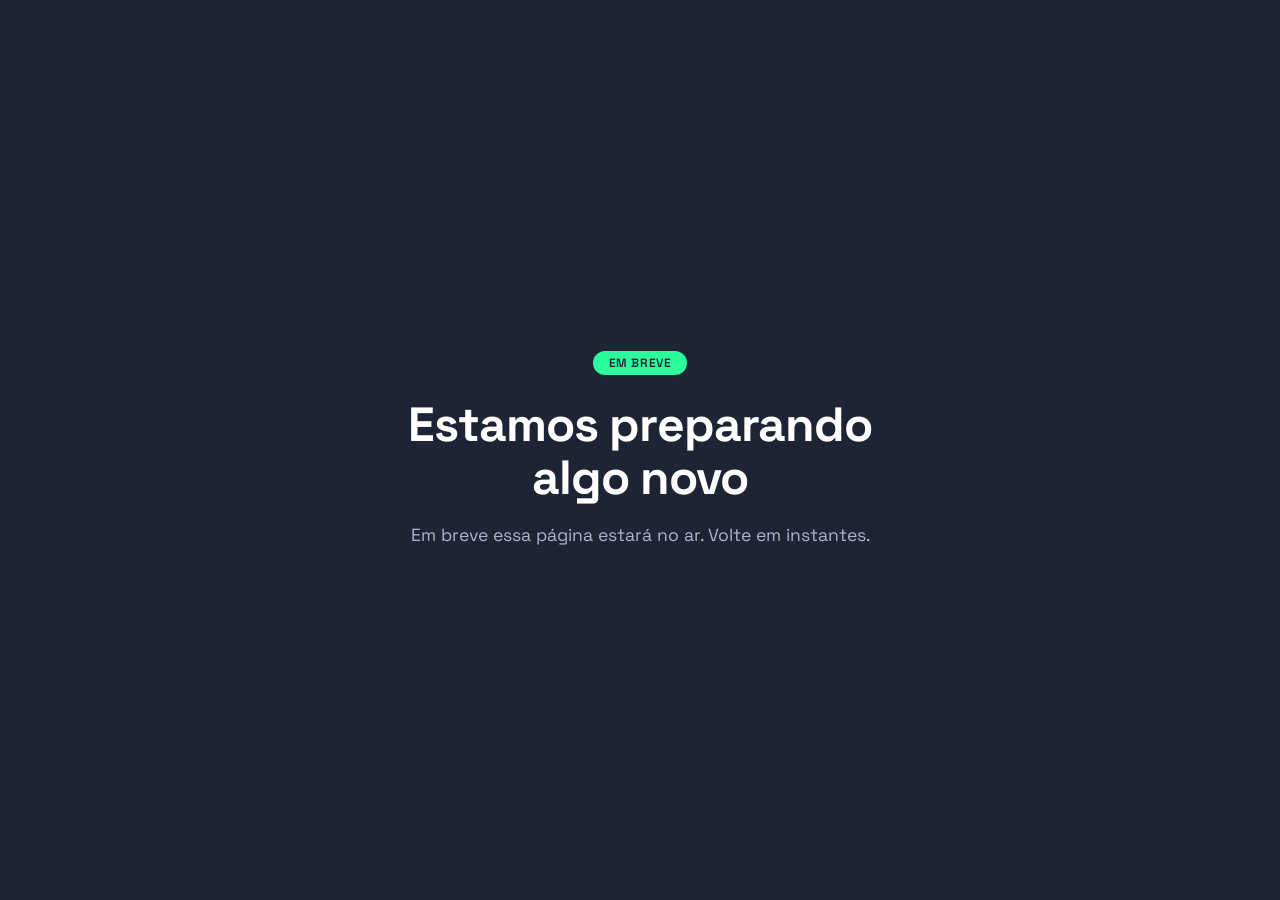
==== commit 55de1d32: "Coloca página 'Em breve' temporariamente" ====
--- a/index.html
+++ b/index.html
@@ -3,1036 +3,62 @@
 <head>
   <meta charset="UTF-8">
   <meta name="viewport" content="width=device-width, initial-scale=1.0">
-  <title>Foozi — Simplifique a gestão de compras do seu restaurante</title>
-  <meta name="description" content="Plataforma e BPO de compras para restaurantes, hotéis, padarias e supermercados. Digitalize cotações, compare fornecedores em segundos e compre com mais tecnologia e lucro.">
+  <title>Foozi — Em breve</title>
+  <meta name="description" content="Em breve, novidades da Foozi.">
+  <link rel="icon" type="image/png" href="/assets/favicon.png">
   <link rel="preconnect" href="https://fonts.googleapis.com">
   <link rel="preconnect" href="https://fonts.gstatic.com" crossorigin>
   <link href="https://fonts.googleapis.com/css2?family=Space+Grotesk:wght@400;500;600;700&display=swap" rel="stylesheet">
   <style>
-    /* ════════════════════════════════════════
-       TOKENS + BRAND — Foozi
-    ════════════════════════════════════════ */
-    :root {
-      --color-primary:        #5041C3;
-      --color-primary-hover:  #5E50DC;
-      --color-primary-light:  #CBD3FB;
-      --color-secondary:      #1D2433;
-      --color-accent:         #2BFD9E;
-
-      --color-text-strong:    #1D2433;
-      --color-text-body:      #4A5066;
-      --color-text-muted:     #7A8099;
-      --color-text-subtle:    #AEB4CC;
-      --color-text-inverse:   #FFFFFF;
-
-      --color-background:     #FFFFFF;
-      --color-background-alt: #F4F5FD;
-      --color-background-dark:#1D2433;
-
-      --color-border:         #E6E8F7;
-      --color-border-strong:  #CBD3FB;
-
-      --font-heading: 'Space Grotesk', system-ui, sans-serif;
-      --font-body:    'Space Grotesk', system-ui, sans-serif;
-
-      --font-size-xs:   0.75rem;
-      --font-size-sm:   0.875rem;
-      --font-size-base: 1rem;
-      --font-size-lg:   1.125rem;
-      --font-size-xl:   1.25rem;
-      --font-size-2xl:  1.5rem;
-      --font-size-3xl:  2rem;
-      --font-size-4xl:  2.5rem;
-      --font-size-5xl:  3rem;
-      --font-size-6xl:  4rem;
-
-      --font-weight-regular:  400;
-      --font-weight-medium:   500;
-      --font-weight-semibold: 600;
-      --font-weight-bold:     700;
-
-      --line-height-tight:   1.1;
-      --line-height-snug:    1.3;
-      --line-height-normal:  1.5;
-      --line-height-relaxed: 1.7;
-
-      --letter-spacing-tight:  -0.02em;
-      --letter-spacing-wide:    0.05em;
-      --letter-spacing-wider:   0.1em;
-
-      --space-xs:  0.25rem;
-      --space-sm:  0.5rem;
-      --space-md:  1rem;
-      --space-lg:  1.5rem;
-      --space-xl:  2rem;
-      --space-2xl: 3rem;
-      --space-3xl: 4rem;
-      --space-4xl: 6rem;
-      --space-5xl: 8rem;
-
-      --container-max:     1200px;
-      --container-padding: var(--space-lg);
-
-      --radius-sm:   0.25rem;
-      --radius-md:   0.5rem;
-      --radius-lg:   0.75rem;
-      --radius-xl:   1rem;
-      --radius-2xl:  1.5rem;
-      --radius-full: 9999px;
-
-      --shadow-sm:  0 1px 3px rgba(29,36,51,0.08), 0 1px 2px rgba(29,36,51,0.05);
-      --shadow-md:  0 8px 24px -8px rgba(80,65,195,0.25);
+    * { box-sizing: border-box; margin: 0; padding: 0; }
+    html, body {
+      height: 100%;
     }
-
-    /* ════════════════════════════════════════
-       RESET
-    ════════════════════════════════════════ */
-    *, *::before, *::after { box-sizing: border-box; margin: 0; padding: 0; }
-    html { scroll-behavior: smooth; }
-    body { color: var(--color-text-body); background: var(--color-background); font-family: var(--font-body); -webkit-font-smoothing: antialiased; }
-    a { color: inherit; text-decoration: none; }
-    img { display: block; max-width: 100%; }
-    button { border: 0; background: transparent; cursor: pointer; font: inherit; }
-    ul, ol { list-style: none; }
-    .container { width: min(1200px, calc(100% - 48px)); margin: 0 auto; }
-
-    /* ════════════════════════════════════════
-       BUTTONS (atom)
-    ════════════════════════════════════════ */
-    .button {
-      display: inline-flex; align-items: center; justify-content: center;
-      gap: var(--space-sm);
-      font-family: var(--font-body); font-weight: var(--font-weight-bold); line-height: 1;
-      text-decoration: none; white-space: nowrap; cursor: pointer;
-      border: 2px solid transparent;
-      transition: background-color .15s ease, border-color .15s ease, color .15s ease, opacity .15s ease, transform .15s ease;
+    body {
+      font-family: 'Space Grotesk', system-ui, sans-serif;
+      background: #1D2433;
+      color: #FFFFFF;
+      display: flex;
+      align-items: center;
+      justify-content: center;
+      text-align: center;
+      padding: 2rem;
     }
-    .button--lg { min-height: 56px; padding-inline: var(--space-xl); font-size: var(--font-size-lg); border-radius: var(--radius-xl); }
-    .button--md { min-height: 48px; padding-inline: var(--space-lg); font-size: var(--font-size-base); border-radius: var(--radius-lg); }
-    .button--sm { min-height: 40px; padding-inline: var(--space-md); font-size: var(--font-size-sm); border-radius: var(--radius-md); }
-    .button__icon { flex-shrink: 0; pointer-events: none; width: 18px; height: 18px; }
-    .button--filled { background-color: var(--color-primary); color: var(--color-text-inverse); border-color: var(--color-primary); }
-    .button--filled:hover { background-color: var(--color-primary-hover); border-color: var(--color-primary-hover); transform: translateY(-1px); }
-    .button--outline { background-color: transparent; color: var(--color-text-strong); border-color: var(--color-border-strong); }
-    .button--outline:hover { background-color: var(--color-background-alt); border-color: var(--color-text-strong); }
-    .button--filled.button--inverse { background-color: var(--color-text-inverse); color: var(--color-primary); border-color: var(--color-text-inverse); }
-    .button--filled.button--inverse:hover { opacity: .9; }
-    .button--outline.button--inverse { color: var(--color-text-inverse); border-color: rgba(255,255,255,.5); }
-    .button--outline.button--inverse:hover { background-color: rgba(255,255,255,.1); border-color: #fff; }
-    .button--accent { background-color: var(--color-accent); color: var(--color-text-strong); border-color: var(--color-accent); }
-    .button--accent:hover { opacity: .85; transform: translateY(-1px); }
-
-    /* ════════════════════════════════════════
-       SECTION HEADING (compartilhado)
-    ════════════════════════════════════════ */
-    .section-eyebrow {
-      display: inline-flex; align-items: center;
-      padding: 4px var(--space-md);
-      background-color: var(--color-primary-light);
-      color: var(--color-primary);
+    main {
+      max-width: 32rem;
+    }
+    .badge {
+      display: inline-flex;
+      align-items: center;
+      padding: 4px 16px;
+      background-color: #2BFD9E;
+      color: #1D2433;
       border-radius: 9999px;
-      font-size: var(--font-size-xs); font-weight: var(--font-weight-semibold);
-      letter-spacing: var(--letter-spacing-wide); text-transform: uppercase;
-      margin-block-end: var(--space-md);
+      font-size: 0.75rem;
+      font-weight: 600;
+      letter-spacing: 0.05em;
+      text-transform: uppercase;
+      margin-bottom: 1.5rem;
     }
-    .section-heading { text-align: center; max-width: 56ch; margin-inline: auto; margin-block-end: var(--space-3xl); }
-    .section-heading__title {
-      font-family: var(--font-heading);
-      font-size: clamp(var(--font-size-2xl), 4vw, var(--font-size-4xl));
-      font-weight: var(--font-weight-bold); line-height: var(--line-height-tight);
-      color: var(--color-text-strong); letter-spacing: var(--letter-spacing-tight);
-      margin-block-end: var(--space-md);
+    h1 {
+      font-size: clamp(2rem, 5vw, 3rem);
+      font-weight: 700;
+      line-height: 1.1;
+      letter-spacing: -0.02em;
+      margin-bottom: 1rem;
     }
-    .section-heading__desc { font-size: var(--font-size-base); line-height: var(--line-height-relaxed); color: var(--color-text-muted); }
-
-    /* ════════════════════════════════════════
-       1. HEADER SIMPLE
-    ════════════════════════════════════════ */
-    .header-simple { position: sticky; top: 0; z-index: 100; background-color: var(--color-background); border-bottom: 1px solid var(--color-border); }
-    .header-simple__bar { display: flex; align-items: center; justify-content: space-between; gap: var(--space-md); height: 76px; }
-    .header-simple__logo { display: inline-flex; align-items: center; gap: 10px; flex-shrink: 0; }
-    .header-simple__logo svg { display: block; height: 28px; width: auto; }
-    .header-simple__nav { display: none; }
-    .header-simple__list { display: flex; align-items: center; gap: 2px; }
-    .header-simple__link {
-      display: inline-flex; align-items: center; padding: var(--space-xs) var(--space-md);
-      font-size: var(--font-size-sm); font-weight: var(--font-weight-medium);
-      color: var(--color-text-body); border-radius: var(--radius-md);
-      transition: color .15s ease, background-color .15s ease;
-    }
-    .header-simple__link:hover { color: var(--color-text-strong); background-color: var(--color-background-alt); }
-    .header-simple__actions { display: flex; align-items: center; gap: var(--space-sm); flex-shrink: 0; }
-    .header-simple__cta-wrap { display: none; }
-    .header-simple__toggle {
-      display: flex; flex-direction: column; justify-content: center; align-items: center; gap: 5px;
-      width: 40px; height: 40px; border-radius: var(--radius-md);
-    }
-    .header-simple__toggle-bar { display: block; width: 22px; height: 2px; background-color: var(--color-text-strong); border-radius: 9999px; transition: transform .22s ease, opacity .22s ease; }
-    .header-simple__toggle[aria-expanded="true"] .header-simple__toggle-bar:nth-child(1) { transform: translateY(7px) rotate(45deg); }
-    .header-simple__toggle[aria-expanded="true"] .header-simple__toggle-bar:nth-child(2) { opacity: 0; }
-    .header-simple__toggle[aria-expanded="true"] .header-simple__toggle-bar:nth-child(3) { transform: translateY(-7px) rotate(-45deg); }
-    .header-simple__mobile-panel { display: none; border-top: 1px solid var(--color-border); padding: var(--space-lg) 0; }
-    .header-simple__mobile-panel--open { display: block; }
-    .header-simple__mobile-list { display: flex; flex-direction: column; gap: 2px; margin-block-end: var(--space-lg); }
-    .header-simple__mobile-link { display: block; padding: var(--space-sm) var(--space-md); font-size: var(--font-size-base); font-weight: var(--font-weight-medium); color: var(--color-text-body); border-radius: var(--radius-md); }
-    .header-simple__mobile-link:hover { background-color: var(--color-background-alt); }
-    .header-simple__mobile-actions { display: flex; flex-direction: column; gap: var(--space-sm); padding-top: var(--space-lg); border-top: 1px solid var(--color-border); }
-    @media (min-width: 1024px) {
-      .header-simple__nav { display: flex; flex: 1; justify-content: center; }
-      .header-simple__cta-wrap { display: flex; }
-      .header-simple__toggle { display: none; }
-      .header-simple__mobile-panel, .header-simple__mobile-panel--open { display: none; }
-    }
-
-    /* ════════════════════════════════════════
-       2. HERO
-    ════════════════════════════════════════ */
-    .hero {
-      position: relative; overflow: hidden;
-      background-color: var(--color-primary-light);
-      padding-block: var(--space-4xl);
-    }
-    .hero::before, .hero::after {
-      content: ''; position: absolute; border-radius: 50%;
-      filter: blur(90px);
-    }
-    .hero::before { width: 420px; height: 420px; top: -180px; right: -120px; background: var(--color-primary); opacity: .35; }
-    .hero::after { width: 320px; height: 320px; bottom: -160px; left: -80px; background: var(--color-accent); opacity: .35; }
-    .hero__inner {
-      position: relative; z-index: 1;
-      display: flex; flex-direction: column; align-items: center; text-align: center;
-      gap: var(--space-lg); max-width: 760px; margin-inline: auto;
-    }
-    .hero__eyebrow {
-      display: inline-flex; align-items: center; gap: var(--space-sm);
-      padding: 6px var(--space-md); border-radius: 9999px;
-      background: var(--color-background); border: 1px solid rgba(80,65,195,.15);
-      color: var(--color-primary); font-size: var(--font-size-xs);
-      font-weight: var(--font-weight-bold); letter-spacing: var(--letter-spacing-wide); text-transform: uppercase;
-    }
-    .hero__title {
-      font-family: var(--font-heading);
-      font-size: clamp(var(--font-size-3xl), 6vw, var(--font-size-6xl));
-      font-weight: var(--font-weight-bold); line-height: var(--line-height-tight);
-      letter-spacing: var(--letter-spacing-tight);
-      color: var(--color-text-strong);
-    }
-    .hero__title em { font-style: normal; color: var(--color-primary); }
-    .hero__desc { font-size: var(--font-size-lg); line-height: var(--line-height-relaxed); color: var(--color-text-body); max-width: 56ch; }
-    .hero__actions { display: flex; flex-wrap: wrap; gap: var(--space-md); justify-content: center; margin-block-start: var(--space-sm); }
-
-    /* ════════════════════════════════════════
-       3. STATS (Nossos Clientes)
-    ════════════════════════════════════════ */
-    .stats { padding-block: var(--space-4xl); background-color: var(--color-background); }
-    .stats__header { text-align: center; max-width: 56ch; margin-inline: auto; margin-block-end: var(--space-2xl); }
-    .stats__grid { display: grid; grid-template-columns: 1fr; gap: var(--space-lg); }
-    .stat-card {
-      background-color: var(--color-background-dark); border-radius: var(--radius-xl);
-      padding: var(--space-2xl); text-align: center;
-      display: flex; flex-direction: column; gap: var(--space-xs);
-    }
-    .stat-card__number {
-      font-family: var(--font-heading); font-size: clamp(var(--font-size-3xl), 5vw, var(--font-size-5xl));
-      font-weight: var(--font-weight-bold); color: var(--color-accent); line-height: var(--line-height-tight);
-    }
-    .stat-card__label { font-size: var(--font-size-sm); color: rgba(255,255,255,.7); line-height: var(--line-height-relaxed); }
-    @media (min-width: 768px) { .stats__grid { grid-template-columns: repeat(3, 1fr); } }
-
-    /* ════════════════════════════════════════
-       4. FEATURES (split rows alternados)
-    ════════════════════════════════════════ */
-    .features { padding-block: var(--space-4xl); background-color: var(--color-background-alt); }
-    .feature-row {
-      display: grid; grid-template-columns: 1fr; gap: var(--space-xl); align-items: center;
-      padding-block: var(--space-2xl);
-    }
-    .feature-row:not(:last-child) { border-bottom: 1px solid var(--color-border); }
-    .feature-row__media { aspect-ratio: 4 / 3; border-radius: var(--radius-xl); overflow: hidden; background-color: var(--color-primary-light); }
-    .feature-row__media img { width: 100%; height: 100%; object-fit: cover; display: block; }
-    .feature-row__content { display: flex; flex-direction: column; gap: var(--space-md); }
-    .feature-row__icon {
-      width: 48px; height: 48px; border-radius: var(--radius-lg);
-      background-color: var(--color-primary-light); color: var(--color-primary);
-      display: inline-grid; place-items: center;
-    }
-    .feature-row__icon svg { width: 24px; height: 24px; }
-    .feature-row__title {
-      font-family: var(--font-heading); font-size: var(--font-size-2xl); font-weight: var(--font-weight-bold);
-      color: var(--color-text-strong); line-height: var(--line-height-tight);
-    }
-    .feature-row__desc { font-size: var(--font-size-base); line-height: var(--line-height-relaxed); color: var(--color-text-body); }
-    @media (min-width: 900px) {
-      .feature-row { grid-template-columns: repeat(2, 1fr); gap: var(--space-3xl); }
-      .feature-row--reverse .feature-row__media { order: 2; }
-      .feature-row--reverse .feature-row__content { order: 1; }
-    }
-
-    /* ════════════════════════════════════════
-       5. DIFERENCIAIS (banda escura, ícones)
-    ════════════════════════════════════════ */
-    .differentials { padding-block: var(--space-4xl); background-color: var(--color-background-dark); }
-    .differentials .section-heading__title { color: var(--color-text-inverse); }
-    .differentials .section-heading__desc { color: rgba(255,255,255,.6); }
-    .differentials .section-eyebrow { background-color: rgba(43,253,158,.12); color: var(--color-accent); }
-    .differentials__grid { display: grid; grid-template-columns: 1fr; gap: var(--space-lg); }
-    .differential-card {
-      background-color: rgba(255,255,255,.04); border: 1px solid rgba(255,255,255,.08);
-      border-radius: var(--radius-xl); padding: var(--space-xl);
-      display: flex; flex-direction: column; gap: var(--space-md); align-items: flex-start;
-    }
-    .differential-card__icon {
-      width: 48px; height: 48px; border-radius: var(--radius-full);
-      background-color: var(--color-accent); color: var(--color-text-strong);
-      display: inline-grid; place-items: center;
-    }
-    .differential-card__icon svg { width: 22px; height: 22px; }
-    .differential-card__title { font-size: var(--font-size-base); font-weight: var(--font-weight-bold); color: var(--color-text-inverse); line-height: var(--line-height-snug); }
-    @media (min-width: 768px) { .differentials__grid { grid-template-columns: repeat(2, 1fr); } }
-    @media (min-width: 1024px) { .differentials__grid { grid-template-columns: repeat(4, 1fr); gap: var(--space-xl); } }
-
-    /* ════════════════════════════════════════
-       6. POR QUE A FOOZI (cards com ícone)
-    ════════════════════════════════════════ */
-    .why { padding-block: var(--space-4xl); background-color: var(--color-background); }
-    .why__grid { display: grid; grid-template-columns: 1fr; gap: var(--space-lg); }
-    .why-card {
-      background-color: var(--color-background-alt); border: 1px solid var(--color-border);
-      border-radius: var(--radius-xl); padding: var(--space-xl);
-      display: flex; flex-direction: column; gap: var(--space-md);
-      transition: transform .2s ease, box-shadow .2s ease;
-    }
-    .why-card:hover { transform: translateY(-4px); box-shadow: var(--shadow-md); }
-    .why-card__icon {
-      width: 48px; height: 48px; border-radius: var(--radius-lg);
-      background-color: var(--color-primary); color: var(--color-text-inverse);
-      display: inline-grid; place-items: center;
-    }
-    .why-card__icon svg { width: 24px; height: 24px; }
-    .why-card__title { font-family: var(--font-heading); font-size: var(--font-size-lg); font-weight: var(--font-weight-bold); color: var(--color-text-strong); }
-    .why-card__desc { font-size: var(--font-size-sm); line-height: var(--line-height-relaxed); color: var(--color-text-body); }
-    @media (min-width: 640px) { .why__grid { grid-template-columns: repeat(2, 1fr); gap: var(--space-xl); } }
-
-    /* ════════════════════════════════════════
-       7. TESTEMUNHOS
-    ════════════════════════════════════════ */
-    .testimonials { padding-block: var(--space-4xl); background-color: var(--color-background-alt); }
-    .testimonials__grid { display: grid; grid-template-columns: 1fr; gap: var(--space-lg); }
-    .testimonial-card {
-      background-color: var(--color-background); border: 1px solid var(--color-border);
-      border-radius: var(--radius-xl); padding: var(--space-xl);
-      display: flex; flex-direction: column; gap: var(--space-md);
-    }
-    .testimonial-card__quote { width: 30px; height: 30px; color: var(--color-primary-light); }
-    .testimonial-card__text { font-size: var(--font-size-sm); line-height: var(--line-height-relaxed); color: var(--color-text-body); flex: 1; }
-    .testimonial-card__author { display: flex; flex-direction: column; gap: 2px; padding-block-start: var(--space-md); border-top: 1px solid var(--color-border); }
-    .testimonial-card__name { font-size: var(--font-size-sm); font-weight: var(--font-weight-bold); color: var(--color-text-strong); }
-    .testimonial-card__role { font-size: var(--font-size-xs); color: var(--color-text-muted); }
-    @media (min-width: 640px) { .testimonials__grid { grid-template-columns: repeat(2, 1fr); } }
-    @media (min-width: 1024px) { .testimonials__grid { grid-template-columns: repeat(3, 1fr); gap: var(--space-xl); } }
-
-    /* ════════════════════════════════════════
-       8. FAQ (accordion nativo)
-    ════════════════════════════════════════ */
-    .faq { padding-block: var(--space-4xl); background-color: var(--color-background); }
-    .faq__list { display: flex; flex-direction: column; gap: var(--space-md); max-width: 840px; margin-inline: auto; }
-    .faq-item { background-color: var(--color-background-alt); border: 1px solid var(--color-border); border-radius: var(--radius-lg); padding-inline: var(--space-lg); }
-    .faq-item__trigger {
-      display: flex; align-items: center; justify-content: space-between; gap: var(--space-md);
-      padding-block: var(--space-md); cursor: pointer; list-style: none;
-      font-size: var(--font-size-base); font-weight: var(--font-weight-semibold); color: var(--color-text-strong);
-    }
-    .faq-item__trigger::-webkit-details-marker { display: none; }
-    .faq-item__icon { flex-shrink: 0; width: 24px; height: 24px; display: grid; place-items: center; color: var(--color-primary); }
-    .faq-item__icon svg { width: 20px; height: 20px; }
-    .faq-item__icon .icon-plus__v { transition: opacity .2s ease, transform .2s ease; transform-origin: 12px 12px; }
-    .faq-item[open] .faq-item__icon .icon-plus__v { opacity: 0; transform: rotate(90deg); }
-    .faq-item__panel { padding-block-end: var(--space-lg); font-size: var(--font-size-sm); line-height: var(--line-height-relaxed); color: var(--color-text-body); }
-
-    /* ════════════════════════════════════════
-       9. NEWSLETTER
-    ════════════════════════════════════════ */
-    .newsletter { padding-block: var(--space-3xl); background-color: var(--color-primary); }
-    .newsletter__inner { display: flex; flex-direction: column; align-items: center; text-align: center; gap: var(--space-lg); max-width: 640px; margin-inline: auto; }
-    .newsletter__title { font-family: var(--font-heading); font-size: var(--font-size-2xl); font-weight: var(--font-weight-bold); color: var(--color-text-inverse); }
-    .newsletter__desc { font-size: var(--font-size-sm); line-height: var(--line-height-relaxed); color: rgba(255,255,255,.8); }
-    .newsletter__form { display: flex; flex-direction: column; gap: var(--space-sm); width: 100%; max-width: 440px; }
-    .newsletter__input {
-      flex: 1; min-height: 48px; padding-inline: var(--space-md); border-radius: var(--radius-lg);
-      border: 1px solid transparent; font-size: var(--font-size-base); font-family: var(--font-body);
-      color: var(--color-text-strong); background-color: var(--color-text-inverse);
-    }
-    .newsletter__input::placeholder { color: var(--color-text-muted); }
-    .newsletter__input:focus { outline: 2px solid var(--color-accent); outline-offset: 2px; }
-    @media (min-width: 640px) { .newsletter__form { flex-direction: row; } }
-
-    /* ════════════════════════════════════════
-       10. FOOTER
-    ════════════════════════════════════════ */
-    .footer { background-color: var(--color-background); border-top: 1px solid var(--color-border); }
-    .footer__grid { display: grid; grid-template-columns: 1fr; gap: var(--space-3xl); padding-block: var(--space-3xl); }
-    .footer__brand { display: flex; flex-direction: column; gap: var(--space-md); }
-    .footer__logo { display: inline-flex; align-items: center; gap: 10px; }
-    .footer__logo svg { display: block; height: 28px; width: auto; }
-    .footer__description { font-size: var(--font-size-sm); line-height: var(--line-height-relaxed); color: var(--color-text-muted); max-width: 38ch; }
-    .footer__social { display: flex; gap: var(--space-md); margin-block-start: var(--space-xs); }
-    .footer__social a { color: var(--color-text-muted); transition: color .15s ease; }
-    .footer__social a:hover { color: var(--color-primary); }
-    .footer__links { display: grid; grid-template-columns: repeat(2,1fr); gap: var(--space-xl) var(--space-2xl); align-items: start; }
-    .footer__group-title { font-size: var(--font-size-sm); font-weight: var(--font-weight-semibold); color: var(--color-text-strong); margin-block-end: var(--space-md); }
-    .footer__group-list { display: flex; flex-direction: column; gap: var(--space-sm); }
-    .footer__group-link { font-size: var(--font-size-sm); color: var(--color-text-muted); transition: color .15s ease; }
-    .footer__group-link:hover { color: var(--color-text-strong); }
-    .footer__group-text { font-size: var(--font-size-sm); line-height: var(--line-height-relaxed); color: var(--color-text-muted); }
-    .footer__divider { border: none; border-top: 1px solid var(--color-border); }
-    .footer__bottom { padding-block: var(--space-md); }
-    .footer__bottom-inner { display: flex; align-items: center; justify-content: space-between; gap: var(--space-lg); flex-wrap: wrap; }
-    .footer__copyright { font-size: var(--font-size-xs); color: var(--color-text-muted); line-height: var(--line-height-relaxed); max-width: 70ch; }
-    .footer__bottom-links { display: flex; gap: var(--space-lg); flex-wrap: wrap; }
-    .footer__bottom-link { font-size: var(--font-size-xs); color: var(--color-text-muted); transition: color .15s ease; }
-    .footer__bottom-link:hover { color: var(--color-text-strong); }
-    @media (min-width: 1024px) {
-      .footer__grid { grid-template-columns: minmax(220px,1fr) 2fr; gap: var(--space-4xl); }
-      .footer__links { grid-template-columns: repeat(3,1fr); }
+    p {
+      font-size: 1.1rem;
+      color: #AEB4CC;
+      line-height: 1.6;
     }
   </style>
 </head>
 <body>
-
-  <!-- ══════════ SVG SPRITE ══════════ -->
-  <svg xmlns="http://www.w3.org/2000/svg" style="display:none">
-    <symbol id="icon-arrow" viewBox="0 0 24 24" fill="none" stroke="currentColor" stroke-width="2.5" stroke-linecap="round" stroke-linejoin="round">
-      <path d="M5 12h14M12 5l7 7-7 7"/>
-    </symbol>
-    <symbol id="icon-check" viewBox="0 0 24 24" fill="none" stroke="currentColor" stroke-width="2.5" stroke-linecap="round" stroke-linejoin="round">
-      <path d="M20 6 9 17l-5-5"/>
-    </symbol>
-    <symbol id="icon-chart" viewBox="0 0 24 24" fill="none" stroke="currentColor" stroke-width="2" stroke-linecap="round" stroke-linejoin="round">
-      <line x1="12" y1="20" x2="12" y2="10"/>
-      <line x1="18" y1="20" x2="18" y2="4"/>
-      <line x1="6" y1="20" x2="6" y2="16"/>
-    </symbol>
-    <symbol id="icon-chat" viewBox="0 0 24 24" fill="none" stroke="currentColor" stroke-width="1.8" stroke-linecap="round" stroke-linejoin="round">
-      <path d="M21 11.5a8.38 8.38 0 0 1-8.5 8.4 8.5 8.5 0 0 1-4-1L3 20l1.1-3.3A8.5 8.5 0 1 1 21 11.5Z"/>
-    </symbol>
-    <symbol id="icon-folder" viewBox="0 0 24 24" fill="none" stroke="currentColor" stroke-width="1.8" stroke-linecap="round" stroke-linejoin="round">
-      <path d="M3 7a2 2 0 012-2h4l2 2h8a2 2 0 012 2v8a2 2 0 01-2 2H5a2 2 0 01-2-2V7z"/>
-    </symbol>
-    <symbol id="icon-swap" viewBox="0 0 24 24" fill="none" stroke="currentColor" stroke-width="1.8" stroke-linecap="round" stroke-linejoin="round">
-      <path d="M7 7h13l-3-3"/>
-      <path d="M17 17H4l3 3"/>
-    </symbol>
-    <symbol id="icon-clock" viewBox="0 0 24 24" fill="none" stroke="currentColor" stroke-width="1.8" stroke-linecap="round" stroke-linejoin="round">
-      <circle cx="12" cy="12" r="9"/>
-      <path d="M12 7v5l3 3"/>
-    </symbol>
-    <symbol id="icon-headset" viewBox="0 0 24 24" fill="none" stroke="currentColor" stroke-width="1.8" stroke-linecap="round" stroke-linejoin="round">
-      <path d="M3 18v-4a9 9 0 0 1 18 0v4"/>
-      <path d="M21 19a2 2 0 0 1-2 2h-1a2 2 0 0 1-2-2v-3a2 2 0 0 1 2-2h3v5Z"/>
-      <path d="M3 19a2 2 0 0 0 2 2h1a2 2 0 0 0 2-2v-3a2 2 0 0 0-2-2H3v5Z"/>
-    </symbol>
-    <symbol id="icon-rocket" viewBox="0 0 24 24" fill="none" stroke="currentColor" stroke-width="1.8" stroke-linecap="round" stroke-linejoin="round">
-      <path d="M4.5 16.5c-1.5 1.26-2 5-2 5s3.74-.5 5-2c.71-.84.7-2.13-.04-2.96a2.18 2.18 0 00-2.96-.04z"/>
-      <path d="M12 15l-3-3a22 22 0 012-3.95A12.88 12.88 0 0122 2c0 2.72-.78 7.5-6 11a22.35 22.35 0 01-4 2z"/>
-      <path d="M9 12H4s.55-3.03 2-4c1.62-1.08 5 0 5 0"/>
-    </symbol>
-    <symbol id="icon-shield-check" viewBox="0 0 24 24" fill="none" stroke="currentColor" stroke-width="1.8" stroke-linecap="round" stroke-linejoin="round">
-      <path d="M12 2 4 5v6c0 5.25 3.4 9.74 8 11 4.6-1.26 8-5.75 8-11V5l-8-3Z"/>
-      <path d="m9 12 2 2 4-4"/>
-    </symbol>
-    <symbol id="icon-box" viewBox="0 0 24 24" fill="none" stroke="currentColor" stroke-width="1.8" stroke-linecap="round" stroke-linejoin="round">
-      <path d="M21 8 12 3 3 8v8l9 5 9-5V8Z"/>
-      <path d="M3 8l9 5 9-5"/>
-      <path d="M12 13v8"/>
-    </symbol>
-    <symbol id="icon-bolt" viewBox="0 0 24 24" fill="none" stroke="currentColor" stroke-width="1.8" stroke-linecap="round" stroke-linejoin="round">
-      <path d="M13 3 4 14h6l-1 7 9-11h-6l1-7Z"/>
-    </symbol>
-    <symbol id="icon-trending-down" viewBox="0 0 24 24" fill="none" stroke="currentColor" stroke-width="1.8" stroke-linecap="round" stroke-linejoin="round">
-      <path d="M22 17 13.5 8.5l-5 5L2 6"/>
-      <path d="M16 17h6v-6"/>
-    </symbol>
-    <symbol id="icon-percent" viewBox="0 0 24 24" fill="none" stroke="currentColor" stroke-width="1.8" stroke-linecap="round" stroke-linejoin="round">
-      <line x1="19" y1="5" x2="5" y2="19"/>
-      <circle cx="6.5" cy="6.5" r="2.5"/>
-      <circle cx="17.5" cy="17.5" r="2.5"/>
-    </symbol>
-    <symbol id="icon-mail" viewBox="0 0 24 24" fill="none" stroke="currentColor" stroke-width="1.8" stroke-linecap="round" stroke-linejoin="round">
-      <rect x="3" y="5" width="18" height="14" rx="2"/>
-      <path d="M3 8l7.89 5.26a2 2 0 0 0 2.22 0L21 8"/>
-    </symbol>
-    <symbol id="icon-quote" viewBox="0 0 24 24" fill="currentColor">
-      <path d="M9.5 7C6.5 8.2 5 10.3 5 13c0 .4.03.7.08 1A3 3 0 1 0 8 17.9c1.2-.4 2-1.5 2-2.9 0-1.5-1-2.7-2.4-3 .2-1.4 1-2.6 2.6-3.4L9.5 7Zm9 0C15.5 8.2 14 10.3 14 13c0 .4.03.7.08 1A3 3 0 1 0 17 17.9c1.2-.4 2-1.5 2-2.9 0-1.5-1-2.7-2.4-3 .2-1.4 1-2.6 2.6-3.4L18.5 7Z"/>
-    </symbol>
-    <symbol id="icon-plus" viewBox="0 0 24 24" fill="none" stroke="currentColor" stroke-width="2" stroke-linecap="round" stroke-linejoin="round">
-      <line class="icon-plus__h" x1="5" y1="12" x2="19" y2="12"/>
-      <line class="icon-plus__v" x1="12" y1="5" x2="12" y2="19"/>
-    </symbol>
-    <symbol id="icon-instagram" viewBox="0 0 24 24" fill="none" stroke="currentColor" stroke-width="1.8" stroke-linecap="round" stroke-linejoin="round">
-      <rect x="2" y="2" width="20" height="20" rx="5" ry="5"/>
-      <path d="M16 11.37A4 4 0 1112.63 8 4 4 0 0116 11.37z"/>
-      <line x1="17.5" y1="6.5" x2="17.51" y2="6.5"/>
-    </symbol>
-    <symbol id="icon-linkedin" viewBox="0 0 24 24" fill="currentColor">
-      <path d="M16 8a6 6 0 016 6v7h-4v-7a2 2 0 00-2-2 2 2 0 00-2 2v7h-4v-7a6 6 0 016-6zM2 9h4v12H2z"/>
-      <circle cx="4" cy="4" r="2"/>
-    </symbol>
-    <symbol id="icon-whatsapp" viewBox="0 0 24 24" fill="currentColor">
-      <path d="M17.472 14.382c-.297-.149-1.758-.867-2.03-.967-.273-.099-.471-.148-.67.15-.197.297-.767.966-.94 1.164-.173.199-.347.223-.644.075-.297-.15-1.255-.463-2.39-1.475-.883-.788-1.48-1.761-1.653-2.059-.173-.297-.018-.458.13-.606.134-.133.298-.347.446-.52.149-.174.198-.298.298-.497.099-.198.05-.371-.025-.52-.075-.149-.669-1.612-.916-2.207-.242-.579-.487-.5-.669-.51-.173-.008-.371-.01-.57-.01-.198 0-.52.074-.792.372-.272.297-1.04 1.016-1.04 2.479 0 1.462 1.065 2.875 1.213 3.074.149.198 2.096 3.2 5.077 4.487.709.306 1.262.489 1.694.625.712.227 1.36.195 1.871.118.571-.085 1.758-.719 2.006-1.413.248-.694.248-1.289.173-1.413-.074-.124-.272-.198-.57-.347z"/>
-      <path d="M12 2C6.477 2 2 6.477 2 12c0 1.89.525 3.66 1.438 5.168L2 22l4.975-1.407A9.963 9.963 0 0012 22c5.523 0 10-4.477 10-10S17.523 2 12 2zm0 18a7.963 7.963 0 01-4.073-1.118l-.291-.174-3.022.855.855-3.022-.174-.291A7.963 7.963 0 014 12c0-4.411 3.589-8 8-8s8 3.589 8 8-3.589 8-8 8z"/>
-    </symbol>
-  </svg>
-
-  <!-- ══════════ HEADER ══════════ -->
-  <header class="header-simple">
-    <div class="container header-simple__bar">
-      <a href="#" class="header-simple__logo" aria-label="Foozi">
-        <svg xmlns="http://www.w3.org/2000/svg" viewBox="0 0 117 40" fill="none" aria-hidden="true" focusable="false">
-          <path d="M19.7824 5.00127C23.8381 4.94968 27.6489 6.47695 30.5308 9.31784V9.31744C33.4126 12.1591 35 15.953 35 19.9998C35 28.2711 28.2712 35 20.0001 35C14.8871 35 10.9703 31.9812 10.8062 31.8528L13.0857 29.3844C13.8733 29.9255 16.6629 31.6636 20.0005 31.6636C26.432 31.6636 31.664 26.431 31.664 19.9998C31.664 16.8531 30.4296 13.9033 28.1887 11.6936C25.9482 9.48479 22.9799 8.29465 19.8303 8.3373C13.619 8.42545 8.46455 13.5495 8.33986 19.759C8.30817 21.3398 8.59129 22.8891 9.16726 24.3298L13.7486 19.4198C15.6264 17.4075 18.2824 16.2531 21.0351 16.2531H26.4738V19.59H21.0351C19.204 19.59 17.4371 20.3577 16.1877 21.6965L8.53078 29.9023L7.37114 28.0968C5.76184 25.5914 4.94297 22.6851 5.00309 19.6923C5.08107 15.8067 6.65707 12.1433 9.44022 9.37674C12.2234 6.61019 15.8961 5.05651 19.7824 5.00127Z" fill="#8E93F2"/>
-          <path d="M16.1329 26.0837L19.2138 22.7469H23.9527V26.0837H16.1329Z" fill="#8E93F2"/>
-          <path d="M54.6579 11.68C52.4349 11.5073 51.3231 12.4253 51.3231 14.4339V14.5959H54.6579V18.6132H51.3231V30.7964H47.2647V18.6132H45V14.5959H47.2647V14.4339C47.2647 12.1444 47.8832 10.4059 49.121 9.21773C50.3581 8.02958 52.2039 7.51146 54.6572 7.66267V11.68H54.6579Z" fill="#1D2433"/>
-          <path d="M69.1917 28.7712C67.5762 30.4238 65.6051 31.25 63.2777 31.25C60.9504 31.25 58.9835 30.4238 57.3791 28.7712C55.7746 27.1187 54.9724 25.0936 54.9724 22.6965C54.9724 20.2994 55.7746 18.2736 57.3791 16.6211C58.9835 14.9685 60.9497 14.1423 63.2777 14.1423C65.6058 14.1423 67.5769 14.9685 69.1917 16.6211C70.8066 18.2736 71.6137 20.2987 71.6137 22.6965C71.6137 25.0943 70.8059 27.1195 69.1917 28.7712ZM60.2414 25.9034C61.0485 26.7461 62.0602 27.1675 63.277 27.1675C64.4939 27.1675 65.5104 26.7461 66.3287 25.9034C67.1469 25.0613 67.5553 23.9921 67.5553 22.6958C67.5553 21.3994 67.1462 20.3303 66.3287 19.4882C65.5111 18.6462 64.4932 18.2248 63.277 18.2248C62.0609 18.2248 61.0485 18.6462 60.2414 19.4882C59.4336 20.331 59.0301 21.4002 59.0301 22.6958C59.0301 23.9914 59.4336 25.0613 60.2414 25.9034Z" fill="#1D2433"/>
-          <path d="M87.7519 28.7712C86.1364 30.4238 84.1653 31.25 81.8379 31.25C79.5106 31.25 77.5437 30.4238 75.9393 28.7712C74.3348 27.1187 73.5326 25.0936 73.5326 22.6965C73.5326 20.2994 74.3348 18.2736 75.9393 16.6211C77.5437 14.9685 79.5099 14.1423 81.8379 14.1423C84.166 14.1423 86.1371 14.9685 87.7519 16.6211C89.3668 18.2736 90.1739 20.2987 90.1739 22.6965C90.1739 25.0943 89.3661 27.1195 87.7519 28.7712ZM78.8016 25.9034C79.6087 26.7461 80.6204 27.1675 81.8373 27.1675C83.0541 27.1675 84.0707 26.7461 84.8889 25.9034C85.7071 25.0613 86.1155 23.9921 86.1155 22.6958C86.1155 21.3994 85.7064 20.3303 84.8889 19.4882C84.0713 18.6462 83.0535 18.2248 81.8373 18.2248C80.6211 18.2248 79.6087 18.6462 78.8016 19.4882C77.9938 20.331 77.5903 21.4002 77.5903 22.6958C77.5903 23.9914 77.9938 25.0613 78.8016 25.9034Z" fill="#1D2433"/>
-          <path d="M96.8574 26.8758H103.841V30.7964H91.4381V28.0138L98.0701 18.5165H91.747V14.5959H103.533V17.3735L96.8574 26.8758Z" fill="#1D2433"/>
-          <path d="M108.734 12.6517C108.063 12.6517 107.481 12.3981 106.988 11.89C106.495 11.3826 106.25 10.7835 106.25 10.092C106.25 9.40046 106.496 8.79564 106.988 8.27753C107.481 7.75942 108.063 7.5 108.734 7.5C109.406 7.5 110.018 7.75942 110.511 8.27753C111.004 8.79636 111.25 9.40118 111.25 10.092C111.25 10.7828 111.004 11.3826 110.511 11.89C110.018 12.3981 109.426 12.6517 108.734 12.6517ZM106.721 30.7964V14.5959H110.779V30.7964H106.721Z" fill="#1D2433"/>
-        </svg>
-      </a>
-      <nav class="header-simple__nav" aria-label="Navegação principal">
-        <ul class="header-simple__list">
-          <li><a class="header-simple__link" href="#solucao">Plataforma</a></li>
-          <li><a class="header-simple__link" href="#diferenciais">Diferenciais</a></li>
-          <li><a class="header-simple__link" href="#depoimentos">Depoimentos</a></li>
-          <li><a class="header-simple__link" href="#faq">Dúvidas</a></li>
-        </ul>
-      </nav>
-      <div class="header-simple__actions">
-        <div class="header-simple__cta-wrap">
-          <a href="#contato" class="button button--filled button--md">Falar com a gente</a>
-        </div>
-        <button class="header-simple__toggle" aria-label="Abrir menu" aria-expanded="false" data-js="nav-toggle">
-          <span class="header-simple__toggle-bar"></span>
-          <span class="header-simple__toggle-bar"></span>
-          <span class="header-simple__toggle-bar"></span>
-        </button>
-      </div>
-    </div>
-    <div class="header-simple__mobile-panel" data-js="nav-panel">
-      <div class="container">
-        <ul class="header-simple__mobile-list">
-          <li><a class="header-simple__mobile-link" href="#solucao">Plataforma</a></li>
-          <li><a class="header-simple__mobile-link" href="#diferenciais">Diferenciais</a></li>
-          <li><a class="header-simple__mobile-link" href="#depoimentos">Depoimentos</a></li>
-          <li><a class="header-simple__mobile-link" href="#faq">Dúvidas</a></li>
-        </ul>
-        <div class="header-simple__mobile-actions">
-          <a href="#contato" class="button button--filled button--md">Falar com a gente</a>
-        </div>
-      </div>
-    </div>
-  </header>
-
-  <!-- ══════════ HERO ══════════ -->
-  <section class="hero">
-    <div class="container hero__inner">
-      <span class="hero__eyebrow">Plataforma + BPO de compras</span>
-      <h1 class="hero__title">
-        Simplifique a gestão de compras do seu <em>restaurante</em>
-      </h1>
-      <p class="hero__desc">
-        Digitalize cotações, compare fornecedores em segundos e transforme o seu processo de compras
-        com mais tecnologia e lucro. Tudo em um sistema simples, rápido e feito pra quem exige resultado.
-      </p>
-      <div class="hero__actions" id="contato">
-        <a href="#" class="button button--filled button--lg">
-          Falar com a gente
-          <svg class="button__icon" aria-hidden="true" focusable="false"><use href="#icon-whatsapp"/></svg>
-        </a>
-        <a href="#solucao" class="button button--outline button--lg">Ver a plataforma</a>
-      </div>
-    </div>
-  </section>
-
-  <!-- ══════════ STATS / NOSSOS CLIENTES ══════════ -->
-  <section class="stats" aria-labelledby="stats-title">
-    <div class="container">
-      <div class="stats__header">
-        <span class="section-eyebrow">Nossos clientes</span>
-        <h2 class="section-heading__title" id="stats-title">Mais de 800 estabelecimentos confiam na gente</h2>
-      </div>
-      <div class="stats__grid">
-        <div class="stat-card">
-          <span class="stat-card__number">+800</span>
-          <p class="stat-card__label">Estabelecimentos atendidos em todo o Brasil</p>
-        </div>
-        <div class="stat-card">
-          <span class="stat-card__number">+200 mi</span>
-          <p class="stat-card__label">Em compras realizadas na plataforma por ano</p>
-        </div>
-        <div class="stat-card">
-          <span class="stat-card__number">+5.000</span>
-          <p class="stat-card__label">Fornecedores parceiros em todo o Brasil</p>
-        </div>
-      </div>
-    </div>
-  </section>
-
-  <!-- ══════════ FEATURES (split rows) ══════════ -->
-  <section class="features" id="solucao" aria-labelledby="features-title">
-    <div class="container">
-      <div class="section-heading">
-        <span class="section-eyebrow">Plataforma Foozi</span>
-        <h2 class="section-heading__title" id="features-title">Tecnologia que coloca você no controle das suas compras</h2>
-        <p class="section-heading__desc">Da cotação à entrega, centralize todo o seu processo de compras em um único lugar — simples, rápido e feito pra quem exige resultado.</p>
-      </div>
-
-      <!-- Feature 1 -->
-      <div class="feature-row">
-        <div class="feature-row__media">
-          <img src="../assets/images/placeholders/placeholder-image.png" alt="dashboard com gráficos de indicadores de compras" width="600" height="450" loading="lazy" decoding="async">
-        </div>
-        <div class="feature-row__content">
-          <span class="feature-row__icon" aria-hidden="true"><svg><use href="#icon-chart"/></svg></span>
-          <h3 class="feature-row__title">Controle total sobre as suas compras com nossa tecnologia</h3>
-          <p class="feature-row__desc">
-            Visualize economia gerada, desempenho de fornecedores, variação de preços em tempo real, curva ABC
-            e diversos outros indicadores úteis para a sua gestão através dos nossos dashboards.
-            Descubra onde otimizar, negociar melhor e comprar com mais estratégia — tudo centralizado,
-            visual e pronto pra decisões rápidas.
-          </p>
-        </div>
-      </div>
-
-      <!-- Feature 2 -->
-      <div class="feature-row feature-row--reverse">
-        <div class="feature-row__media">
-          <img src="../assets/images/placeholders/placeholder-image.png" alt="cotação enviada por WhatsApp para fornecedores" width="600" height="450" loading="lazy" decoding="async">
-        </div>
-        <div class="feature-row__content">
-          <span class="feature-row__icon" aria-hidden="true"><svg><use href="#icon-chat"/></svg></span>
-          <h3 class="feature-row__title">Cotações automatizadas por WhatsApp para múltiplos fornecedores</h3>
-          <p class="feature-row__desc">
-            Você ainda precisa ligar ou pesquisar de forma manual por fornecedores? Dispare sua cotação por
-            WhatsApp para vários fornecedores ao mesmo tempo e feche com quem tiver o melhor preço.
-            Suas cotações serão digitais, rápidas e organizadas — otimize seu tempo, aumente sua margem
-            e negocie como os grandes.
-          </p>
-        </div>
-      </div>
-
-      <!-- Feature 3 -->
-      <div class="feature-row">
-        <div class="feature-row__media">
-          <img src="../assets/images/placeholders/placeholder-image.png" alt="cadastro de fornecedores e produtos na plataforma" width="600" height="450" loading="lazy" decoding="async">
-        </div>
-        <div class="feature-row__content">
-          <span class="feature-row__icon" aria-hidden="true"><svg><use href="#icon-folder"/></svg></span>
-          <h3 class="feature-row__title">Cadastre seus próprios fornecedores e produtos</h3>
-          <p class="feature-row__desc">
-            Você tem total liberdade para inserir novos itens e fornecedores sempre que precisar, sem depender
-            de suporte ou burocracias. A plataforma se adapta à sua realidade — seja incluindo aquele fornecedor
-            local de confiança ou atualizando o mix de insumos conforme a demanda do seu negócio.
-          </p>
-        </div>
-      </div>
-
-      <!-- Feature 4 -->
-      <div class="feature-row feature-row--reverse">
-        <div class="feature-row__media">
-          <img src="../assets/images/placeholders/placeholder-image.png" alt="sugestões de fornecedores e produtos substitutos" width="600" height="450" loading="lazy" decoding="async">
-        </div>
-        <div class="feature-row__content">
-          <span class="feature-row__icon" aria-hidden="true"><svg><use href="#icon-swap"/></svg></span>
-          <h3 class="feature-row__title">Receba sugestões de fornecedores e produtos substitutos para economizar</h3>
-          <p class="feature-row__desc">
-            A plataforma analisa suas cotações em tempo real e apresenta automaticamente novos fornecedores e
-            produtos substitutos compatíveis, sem abrir mão da qualidade. Você amplia suas possibilidades de
-            negociação, compara alternativas com facilidade e encontra o melhor custo-benefício — tudo dentro
-            da plataforma, sem esforço manual.
-          </p>
-        </div>
-      </div>
-
-      <!-- Feature 5 -->
-      <div class="feature-row">
-        <div class="feature-row__media">
-          <img src="../assets/images/placeholders/placeholder-image.png" alt="histórico de compras e relatórios organizados" width="600" height="450" loading="lazy" decoding="async">
-        </div>
-        <div class="feature-row__content">
-          <span class="feature-row__icon" aria-hidden="true"><svg><use href="#icon-clock"/></svg></span>
-          <h3 class="feature-row__title">Seu histórico de compras sempre disponível</h3>
-          <p class="feature-row__desc">
-            Você não vai precisar guardar mais nada na cabeça ou ter diversas planilhas espalhadas.
-            A plataforma registra automaticamente todas as suas cotações, pedidos e notas fiscais e entrega
-            relatórios e dados retroativos organizados e fáceis de consultar. Compare preços antigos,
-            reveja decisões passadas e identifique padrões de compra com poucos cliques.
-          </p>
-        </div>
-      </div>
-    </div>
-  </section>
-
-  <!-- ══════════ DIFERENCIAIS ══════════ -->
-  <section class="differentials" id="diferenciais" aria-labelledby="differentials-title">
-    <div class="container">
-      <div class="section-heading">
-        <span class="section-eyebrow">Diferenciais</span>
-        <h2 class="section-heading__title" id="differentials-title">Diferenciais da Foozi</h2>
-        <p class="section-heading__desc">Mais do que uma plataforma: um time pronto pra cuidar das suas compras do início ao fim.</p>
-      </div>
-      <div class="differentials__grid">
-        <div class="differential-card">
-          <span class="differential-card__icon" aria-hidden="true"><svg><use href="#icon-headset"/></svg></span>
-          <p class="differential-card__title">Atendimento 24 horas por dia</p>
-        </div>
-        <div class="differential-card">
-          <span class="differential-card__icon" aria-hidden="true"><svg><use href="#icon-rocket"/></svg></span>
-          <p class="differential-card__title">Realizamos a implementação</p>
-        </div>
-        <div class="differential-card">
-          <span class="differential-card__icon" aria-hidden="true"><svg><use href="#icon-shield-check"/></svg></span>
-          <p class="differential-card__title">Sem multa de cancelamento</p>
-        </div>
-        <div class="differential-card">
-          <span class="differential-card__icon" aria-hidden="true"><svg><use href="#icon-box"/></svg></span>
-          <p class="differential-card__title">Cadastramos seus produtos</p>
-        </div>
-      </div>
-    </div>
-  </section>
-
-  <!-- ══════════ POR QUE A FOOZI ══════════ -->
-  <section class="why" aria-labelledby="why-title">
-    <div class="container">
-      <div class="section-heading">
-        <span class="section-eyebrow">Por que a Foozi</span>
-        <h2 class="section-heading__title" id="why-title">Por que a Foozi é a escolha certa para o seu negócio?</h2>
-      </div>
-      <div class="why__grid">
-        <div class="why-card">
-          <span class="why-card__icon" aria-hidden="true"><svg><use href="#icon-bolt"/></svg></span>
-          <h3 class="why-card__title">Automatize tarefas e ganhe tempo</h3>
-          <p class="why-card__desc">Você vai eliminar tarefas repetitivas e libertar sua equipe da desorganização de planilhas, áudios e ligações.</p>
-        </div>
-        <div class="why-card">
-          <span class="why-card__icon" aria-hidden="true"><svg><use href="#icon-swap"/></svg></span>
-          <h3 class="why-card__title">Compre mais rápido e com menos esforço</h3>
-          <p class="why-card__desc">Você vai comprar mais rápido, pois terá o mesmo esforço para cotar diversos fornecedores ao mesmo tempo através das automações da plataforma.</p>
-        </div>
-        <div class="why-card">
-          <span class="why-card__icon" aria-hidden="true"><svg><use href="#icon-trending-down"/></svg></span>
-          <h3 class="why-card__title">Reduza drasticamente o tempo operacional</h3>
-          <p class="why-card__desc">Segundo nossos dados, reduzimos em até 80% o tempo gasto por proprietários, gerentes e compradores com tarefas operacionais.</p>
-        </div>
-        <div class="why-card">
-          <span class="why-card__icon" aria-hidden="true"><svg><use href="#icon-percent"/></svg></span>
-          <h3 class="why-card__title">Economize nas compras e reduza o CMV</h3>
-          <p class="why-card__desc">Nossos clientes economizam de 2% a 30% nas compras mensais e, por consequência, reduzem o seu CMV.</p>
-        </div>
-      </div>
-    </div>
-  </section>
-
-  <!-- ══════════ DEPOIMENTOS ══════════ -->
-  <section class="testimonials" id="depoimentos" aria-labelledby="testimonials-title">
-    <div class="container">
-      <div class="section-heading">
-        <span class="section-eyebrow">Depoimentos</span>
-        <h2 class="section-heading__title" id="testimonials-title">O que estão falando sobre nós</h2>
-      </div>
-      <div class="testimonials__grid">
-        <article class="testimonial-card">
-          <svg class="testimonial-card__quote" aria-hidden="true"><use href="#icon-quote"/></svg>
-          <p class="testimonial-card__text">"Se você quiser vender bem, você precisa comprar bem. Faz um favor para o seu tempo e a sua empresa: contrate a Foozi!"</p>
-          <div class="testimonial-card__author">
-            <p class="testimonial-card__name">Elio Pimentel</p>
-            <p class="testimonial-card__role">Home Sushi Home Vitória</p>
-          </div>
-        </article>
-        <article class="testimonial-card">
-          <svg class="testimonial-card__quote" aria-hidden="true"><use href="#icon-quote"/></svg>
-          <p class="testimonial-card__text">"Aumentou meu leque de fornecedores, facilitou muito a minha vida. Estou muito satisfeita com o serviço, e indico para outros empreendedores da área da alimentação."</p>
-          <div class="testimonial-card__author">
-            <p class="testimonial-card__name">Bianca Magalhães</p>
-            <p class="testimonial-card__role">Café Simão Bar</p>
-          </div>
-        </article>
-        <article class="testimonial-card">
-          <svg class="testimonial-card__quote" aria-hidden="true"><use href="#icon-quote"/></svg>
-          <p class="testimonial-card__text">"A Foozi facilita muito a vida do empresário, ela centraliza o pedido de mercadorias e também busca os melhores preços e garante a qualidade do produto que a gente quer."</p>
-          <div class="testimonial-card__author">
-            <p class="testimonial-card__name">Fernando Dorsch</p>
-            <p class="testimonial-card__role">Los Chicos</p>
-          </div>
-        </article>
-        <article class="testimonial-card">
-          <svg class="testimonial-card__quote" aria-hidden="true"><use href="#icon-quote"/></svg>
-          <p class="testimonial-card__text">"A Foozi foi uma das melhores contratações que a gente fez para a Don Calmon. Consigo resolver problemas de outras partes da empresa sem me preocupar com as compras. Sou muito satisfeita por ter conhecido a empresa."</p>
-          <div class="testimonial-card__author">
-            <p class="testimonial-card__name">Livia Calmon</p>
-            <p class="testimonial-card__role">Don Calmon</p>
-          </div>
-        </article>
-        <article class="testimonial-card">
-          <svg class="testimonial-card__quote" aria-hidden="true"><use href="#icon-quote"/></svg>
-          <p class="testimonial-card__text">"A Foozi trouxe melhorias no nosso setor de compras, reduzindo tempo gasto na escolha de fornecedores, mantendo qualidade de produtos e com os melhores preços. Com a ajuda da Foozi nós podemos gastar o nosso tempo com coisas mais estratégicas para a empresa e crescer ainda mais."</p>
-          <div class="testimonial-card__author">
-            <p class="testimonial-card__name">Pedro Miranda</p>
-            <p class="testimonial-card__role">Mangalô Café Bar</p>
-          </div>
-        </article>
-        <article class="testimonial-card">
-          <svg class="testimonial-card__quote" aria-hidden="true"><use href="#icon-quote"/></svg>
-          <p class="testimonial-card__text">"São sempre prestativos, dinâmicos, atentos a hora que nós precisamos e ainda tem um atendimento personalizado que faz toda a diferença. Nos dão o tempo que precisamos para administrar todo o nosso restaurante. Obrigado por essa equipe maravilhosa."</p>
-          <div class="testimonial-card__author">
-            <p class="testimonial-card__name">Sheila Dantas</p>
-            <p class="testimonial-card__role">Empório85 Wine Bar</p>
-          </div>
-        </article>
-      </div>
-    </div>
-  </section>
-
-  <!-- ══════════ FAQ ══════════ -->
-  <section class="faq" id="faq" aria-labelledby="faq-title">
-    <div class="container">
-      <div class="section-heading">
-        <span class="section-eyebrow">Perguntas frequentes</span>
-        <h2 class="section-heading__title" id="faq-title">Tudo que você precisa saber</h2>
-      </div>
-      <div class="faq__list">
-        <details class="faq-item" open>
-          <summary class="faq-item__trigger">
-            Como a Foozi proporciona até 30% de economia nas compras?
-            <span class="faq-item__icon" aria-hidden="true"><svg><use href="#icon-plus"/></svg></span>
-          </summary>
-          <div class="faq-item__panel">
-            Comparamos automaticamente os preços entre milhares de fornecedores parceiros, identificamos os
-            melhores momentos de compra e sugerimos produtos substitutos com a mesma qualidade e custo menor.
-          </div>
-        </details>
-        <details class="faq-item">
-          <summary class="faq-item__trigger">
-            O que é um BPO de compras?
-            <span class="faq-item__icon" aria-hidden="true"><svg><use href="#icon-plus"/></svg></span>
-          </summary>
-          <div class="faq-item__panel">
-            É a terceirização do processo de compras: nossa equipe cuida das cotações, negociações e pedidos,
-            enquanto você foca na operação do seu negócio.
-          </div>
-        </details>
-        <details class="faq-item">
-          <summary class="faq-item__trigger">
-            Como a Foozi garante o prazo e qualidade da entrega dos fornecedores?
-            <span class="faq-item__icon" aria-hidden="true"><svg><use href="#icon-plus"/></svg></span>
-          </summary>
-          <div class="faq-item__panel">
-            Acompanhamos cada pedido, avaliamos o desempenho dos fornecedores continuamente e priorizamos
-            parceiros com histórico comprovado de pontualidade e qualidade.
-          </div>
-        </details>
-        <details class="faq-item">
-          <summary class="faq-item__trigger">
-            Quais são os tipos de insumos que a Foozi pode negociar e comprar?
-            <span class="faq-item__icon" aria-hidden="true"><svg><use href="#icon-plus"/></svg></span>
-          </summary>
-          <div class="faq-item__panel">
-            Praticamente todos os insumos do seu estabelecimento: hortifruti, proteínas, bebidas, descartáveis,
-            embalagens, produtos de limpeza e muito mais.
-          </div>
-        </details>
-        <details class="faq-item">
-          <summary class="faq-item__trigger">
-            Como a Foozi melhora a organização e controle dos meus pedidos?
-            <span class="faq-item__icon" aria-hidden="true"><svg><use href="#icon-plus"/></svg></span>
-          </summary>
-          <div class="faq-item__panel">
-            Centralizamos cotações, pedidos e notas fiscais em um único painel, com relatórios e indicadores
-            que facilitam o acompanhamento do seu CMV.
-          </div>
-        </details>
-        <details class="faq-item">
-          <summary class="faq-item__trigger">
-            Quais são as vantagens de centralizar os fornecedores com a Foozi?
-            <span class="faq-item__icon" aria-hidden="true"><svg><use href="#icon-plus"/></svg></span>
-          </summary>
-          <div class="faq-item__panel">
-            Você ganha poder de negociação, reduz o tempo gasto com múltiplos contatos e tem visibilidade total
-            do desempenho de cada fornecedor em um só lugar.
-          </div>
-        </details>
-        <details class="faq-item">
-          <summary class="faq-item__trigger">
-            A Foozi pode negociar com os meus fornecedores atuais?
-            <span class="faq-item__icon" aria-hidden="true"><svg><use href="#icon-plus"/></svg></span>
-          </summary>
-          <div class="faq-item__panel">
-            Sim! Você mantém seus fornecedores de confiança e a Foozi passa a negociar com eles também,
-            ampliando suas opções sem perder os relacionamentos já construídos.
-          </div>
-        </details>
-        <details class="faq-item">
-          <summary class="faq-item__trigger">
-            O serviço da Foozi é compatível com o sistema de gestão que já uso no meu estabelecimento?
-            <span class="faq-item__icon" aria-hidden="true"><svg><use href="#icon-plus"/></svg></span>
-          </summary>
-          <div class="faq-item__panel">
-            Sim, a plataforma se integra com os principais sistemas de gestão do mercado, sem necessidade de
-            trocar suas ferramentas atuais.
-          </div>
-        </details>
-        <details class="faq-item">
-          <summary class="faq-item__trigger">
-            Como é feita a aprovação das compras realizadas pela Foozi?
-            <span class="faq-item__icon" aria-hidden="true"><svg><use href="#icon-plus"/></svg></span>
-          </summary>
-          <div class="faq-item__panel">
-            Você define os responsáveis e os limites de aprovação. Toda compra passa por validação antes de ser
-            fechada com o fornecedor.
-          </div>
-        </details>
-        <details class="faq-item">
-          <summary class="faq-item__trigger">
-            Quem entrega as mercadorias e os insumos?
-            <span class="faq-item__icon" aria-hidden="true"><svg><use href="#icon-plus"/></svg></span>
-          </summary>
-          <div class="faq-item__panel">
-            A entrega é feita diretamente pelos fornecedores, da mesma forma que você já está acostumado —
-            só que com preços melhores e processo mais simples.
-          </div>
-        </details>
-        <details class="faq-item">
-          <summary class="faq-item__trigger">
-            Há um tempo mínimo de duração para usar os serviços da Foozi?
-            <span class="faq-item__icon" aria-hidden="true"><svg><use href="#icon-plus"/></svg></span>
-          </summary>
-          <div class="faq-item__panel">
-            Não. Trabalhamos sem fidelidade e sem multa de cancelamento, porque acreditamos que os resultados
-            é que devem te manter por aqui.
-          </div>
-        </details>
-        <details class="faq-item">
-          <summary class="faq-item__trigger">
-            A Foozi oferece recomendações de boas práticas para a equipe do meu restaurante?
-            <span class="faq-item__icon" aria-hidden="true"><svg><use href="#icon-plus"/></svg></span>
-          </summary>
-          <div class="faq-item__panel">
-            Sim, nossa equipe compartilha boas práticas de compras, padronização e controle de estoque para
-            ajudar seu time a operar com mais eficiência.
-          </div>
-        </details>
-      </div>
-    </div>
-  </section>
-
-  <!-- ══════════ NEWSLETTER ══════════ -->
-  <section class="newsletter" aria-labelledby="newsletter-title">
-    <div class="container newsletter__inner">
-      <h2 class="newsletter__title" id="newsletter-title">Fique por dentro das novidades</h2>
-      <p class="newsletter__desc">
-        Assine nossa newsletter para ficar por dentro de novidades e lançamentos. Ao assinar, você concorda
-        com nossa Política de Privacidade e fornece consentimento para receber atualizações de nossa empresa.
-      </p>
-      <form class="newsletter__form" action="#" method="post">
-        <label for="newsletter-email" class="sr-only" style="position:absolute;width:1px;height:1px;overflow:hidden;clip:rect(0,0,0,0);">E-mail</label>
-        <input type="email" id="newsletter-email" name="email" class="newsletter__input" placeholder="Seu melhor e-mail" required>
-        <button type="submit" class="button button--filled button--inverse button--md">
-          Assinar
-          <svg class="button__icon" aria-hidden="true" focusable="false"><use href="#icon-mail"/></svg>
-        </button>
-      </form>
-    </div>
-  </section>
-
-  <!-- ══════════ FOOTER ══════════ -->
-  <footer class="footer">
-    <div class="footer__grid container">
-
-      <div class="footer__brand">
-        <a href="#" class="footer__logo" aria-label="Foozi">
-          <svg xmlns="http://www.w3.org/2000/svg" viewBox="0 0 117 40" fill="none" aria-hidden="true" focusable="false">
-            <path d="M19.7824 5.00127C23.8381 4.94968 27.6489 6.47695 30.5308 9.31784V9.31744C33.4126 12.1591 35 15.953 35 19.9998C35 28.2711 28.2712 35 20.0001 35C14.8871 35 10.9703 31.9812 10.8062 31.8528L13.0857 29.3844C13.8733 29.9255 16.6629 31.6636 20.0005 31.6636C26.432 31.6636 31.664 26.431 31.664 19.9998C31.664 16.8531 30.4296 13.9033 28.1887 11.6936C25.9482 9.48479 22.9799 8.29465 19.8303 8.3373C13.619 8.42545 8.46455 13.5495 8.33986 19.759C8.30817 21.3398 8.59129 22.8891 9.16726 24.3298L13.7486 19.4198C15.6264 17.4075 18.2824 16.2531 21.0351 16.2531H26.4738V19.59H21.0351C19.204 19.59 17.4371 20.3577 16.1877 21.6965L8.53078 29.9023L7.37114 28.0968C5.76184 25.5914 4.94297 22.6851 5.00309 19.6923C5.08107 15.8067 6.65707 12.1433 9.44022 9.37674C12.2234 6.61019 15.8961 5.05651 19.7824 5.00127Z" fill="#5041C3"/>
-            <path d="M16.1329 26.0837L19.2138 22.7469H23.9527V26.0837H16.1329Z" fill="#5041C3"/>
-            <path d="M54.6579 11.68C52.4349 11.5073 51.3231 12.4253 51.3231 14.4339V14.5959H54.6579V18.6132H51.3231V30.7964H47.2647V18.6132H45V14.5959H47.2647V14.4339C47.2647 12.1444 47.8832 10.4059 49.121 9.21773C50.3581 8.02958 52.2039 7.51146 54.6572 7.66267V11.68H54.6579Z" fill="#1D2433"/>
-            <path d="M69.1917 28.7712C67.5762 30.4238 65.6051 31.25 63.2777 31.25C60.9504 31.25 58.9835 30.4238 57.3791 28.7712C55.7746 27.1187 54.9724 25.0936 54.9724 22.6965C54.9724 20.2994 55.7746 18.2736 57.3791 16.6211C58.9835 14.9685 60.9497 14.1423 63.2777 14.1423C65.6058 14.1423 67.5769 14.9685 69.1917 16.6211C70.8066 18.2736 71.6137 20.2987 71.6137 22.6965C71.6137 25.0943 70.8059 27.1195 69.1917 28.7712ZM60.2414 25.9034C61.0485 26.7461 62.0602 27.1675 63.277 27.1675C64.4939 27.1675 65.5104 26.7461 66.3287 25.9034C67.1469 25.0613 67.5553 23.9921 67.5553 22.6958C67.5553 21.3994 67.1462 20.3303 66.3287 19.4882C65.5111 18.6462 64.4932 18.2248 63.277 18.2248C62.0609 18.2248 61.0485 18.6462 60.2414 19.4882C59.4336 20.331 59.0301 21.4002 59.0301 22.6958C59.0301 23.9914 59.4336 25.0613 60.2414 25.9034Z" fill="#1D2433"/>
-            <path d="M87.7519 28.7712C86.1364 30.4238 84.1653 31.25 81.8379 31.25C79.5106 31.25 77.5437 30.4238 75.9393 28.7712C74.3348 27.1187 73.5326 25.0936 73.5326 22.6965C73.5326 20.2994 74.3348 18.2736 75.9393 16.6211C77.5437 14.9685 79.5099 14.1423 81.8379 14.1423C84.166 14.1423 86.1371 14.9685 87.7519 16.6211C89.3668 18.2736 90.1739 20.2987 90.1739 22.6965C90.1739 25.0943 89.3661 27.1195 87.7519 28.7712ZM78.8016 25.9034C79.6087 26.7461 80.6204 27.1675 81.8373 27.1675C83.0541 27.1675 84.0707 26.7461 84.8889 25.9034C85.7071 25.0613 86.1155 23.9921 86.1155 22.6958C86.1155 21.3994 85.7064 20.3303 84.8889 19.4882C84.0713 18.6462 83.0535 18.2248 81.8373 18.2248C80.6211 18.2248 79.6087 18.6462 78.8016 19.4882C77.9938 20.331 77.5903 21.4002 77.5903 22.6958C77.5903 23.9914 77.9938 25.0613 78.8016 25.9034Z" fill="#1D2433"/>
-            <path d="M96.8574 26.8758H103.841V30.7964H91.4381V28.0138L98.0701 18.5165H91.747V14.5959H103.533V17.3735L96.8574 26.8758Z" fill="#1D2433"/>
-            <path d="M108.734 12.6517C108.063 12.6517 107.481 12.3981 106.988 11.89C106.495 11.3826 106.25 10.7835 106.25 10.092C106.25 9.40046 106.496 8.79564 106.988 8.27753C107.481 7.75942 108.063 7.5 108.734 7.5C109.406 7.5 110.018 7.75942 110.511 8.27753C111.004 8.79636 111.25 9.40118 111.25 10.092C111.25 10.7828 111.004 11.3826 110.511 11.89C110.018 12.3981 109.426 12.6517 108.734 12.6517ZM106.721 30.7964V14.5959H110.779V30.7964H106.721Z" fill="#1D2433"/>
-          </svg>
-        </a>
-        <p class="footer__description">
-          Plataforma e BPO de compras especializada em restaurantes, hotéis, padarias e supermercados.
-        </p>
-        <div class="footer__social">
-          <a href="https://www.instagram.com/foozi.br/" target="_blank" rel="noopener noreferrer" aria-label="Instagram"><svg width="20" height="20" aria-hidden="true" focusable="false"><use href="#icon-instagram"/></svg></a>
-          <a href="https://www.linkedin.com/company/foozibr" target="_blank" rel="noopener noreferrer" aria-label="LinkedIn"><svg width="20" height="20" aria-hidden="true" focusable="false"><use href="#icon-linkedin"/></svg></a>
-          <a href="https://wa.me/5527928340088" target="_blank" rel="noopener noreferrer" aria-label="WhatsApp"><svg width="20" height="20" aria-hidden="true" focusable="false"><use href="#icon-whatsapp"/></svg></a>
-        </div>
-      </div>
-
-      <div class="footer__links">
-
-        <div class="footer__group">
-          <p class="footer__group-title">Links rápidos</p>
-          <ul class="footer__group-list" role="list">
-            <li><a class="footer__group-link" href="#">Início</a></li>
-            <li><a class="footer__group-link" href="#">Sobre nós</a></li>
-            <li><a class="footer__group-link" href="#">Para fornecedores</a></li>
-            <li><a class="footer__group-link" href="#">Para restaurantes</a></li>
-            <li><a class="footer__group-link" href="#faq">Perguntas frequentes</a></li>
-          </ul>
-        </div>
-
-        <div class="footer__group">
-          <p class="footer__group-title">Soluções</p>
-          <ul class="footer__group-list" role="list">
-            <li><a class="footer__group-link" href="#solucao">Dashboards e indicadores</a></li>
-            <li><a class="footer__group-link" href="#solucao">Cotações por WhatsApp</a></li>
-            <li><a class="footer__group-link" href="#solucao">Cadastro de fornecedores</a></li>
-            <li><a class="footer__group-link" href="#solucao">Histórico de compras</a></li>
-          </ul>
-        </div>
-
-        <div class="footer__group">
-          <p class="footer__group-title">Informações legais</p>
-          <p class="footer__group-text">
-            CNPJ: 52.092.512/0001-29<br>
-            Ed Alphaville — Praça San Martin, 84<br>
-            Praia do Canto, Vitória - ES, 29055-170
-          </p>
-        </div>
-
-      </div>
-    </div>
-  </footer>
-
-  <hr class="footer__divider">
-
-  <div class="footer__bottom">
-    <div class="footer__bottom-inner container">
-      <p class="footer__copyright">© 2026 Foozi. Todos os direitos reservados.</p>
-      <ul class="footer__bottom-links" role="list">
-        <li><a class="footer__bottom-link" href="#">Política de Privacidade</a></li>
-        <li><a class="footer__bottom-link" href="#">Termos de serviço</a></li>
-      </ul>
-    </div>
-  </div>
-
-  <script>
-    /* Header mobile nav toggle */
-    (function () {
-      'use strict';
-      document.querySelectorAll('.header-simple').forEach(function (header) {
-        var toggle = header.querySelector('[data-js="nav-toggle"]');
-        var panel  = header.querySelector('[data-js="nav-panel"]');
-        if (!toggle || !panel) return;
-        toggle.addEventListener('click', function () {
-          var next = toggle.getAttribute('aria-expanded') !== 'true';
-          toggle.setAttribute('aria-expanded', String(next));
-          panel.classList.toggle('header-simple__mobile-panel--open', next);
-        });
-      });
-    })();
-  </script>
-
+  <main>
+    <span class="badge">Em breve</span>
+    <h1>Estamos preparando algo novo</h1>
+    <p>Em breve essa página estará no ar. Volte em instantes.</p>
+  </main>
 </body>
 </html>
